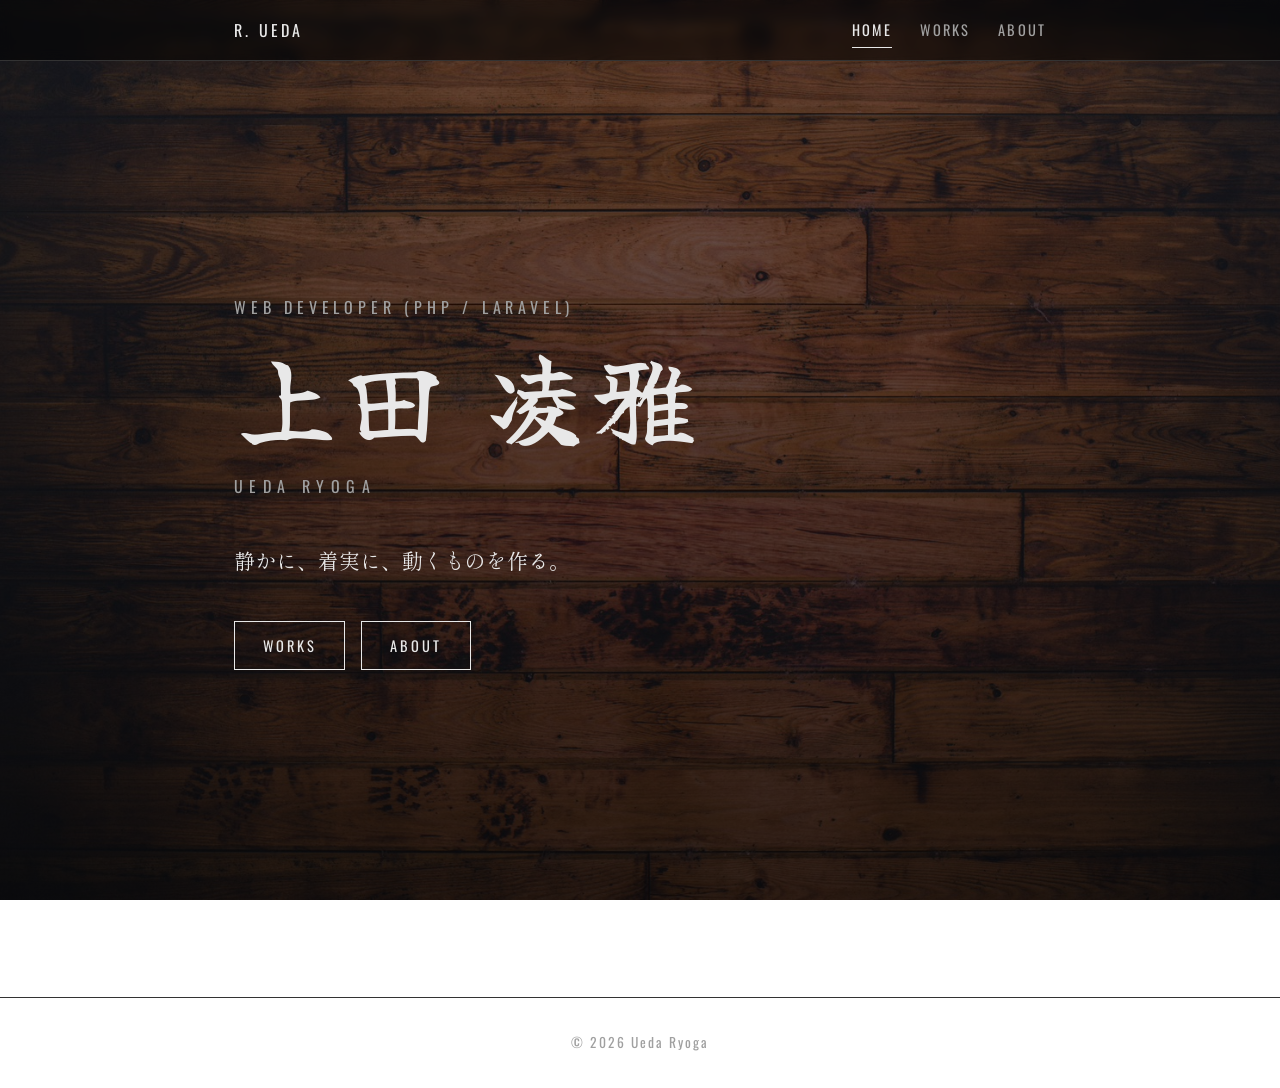
==== index.html @ 21a7c89d "HTML構造とCSSの不具合を修正 - works: <p> 内に <div> がネストされていた不正なマークアップを修正 - works: スクリーンショットを2列グリッド表示にし、alt を画面ご" ====
<!DOCTYPE html>
<html lang="ja">

<head>
  <meta charset="UTF-8">
  <meta name="viewport" content="width=device-width, initial-scale=1">
  <meta name="description" content="上田凌雅のプロフィールサイト。PHP / Laravel を中心に学習中のWebエンジニア志望です。">
  <link rel="preconnect" href="https://fonts.googleapis.com">
  <link rel="preconnect" href="https://fonts.gstatic.com" crossorigin>
  <link
    href="https://fonts.googleapis.com/css2?family=Oswald:wght@400;600&family=Shippori+Mincho:wght@400;600&family=Yuji+Boku&display=swap"
    rel="stylesheet">
  <link rel="stylesheet" href="style.css">
  <title>上田 凌雅 | Web Engineer</title>
</head>

<body>
  <header class="site-header">
    <div class="wrap">
      <a class="brand" href="index.html">R. UEDA</a>
      <button class="menu-btn" aria-expanded="false" aria-controls="site-nav" aria-label="メニュー">MENU</button>
      <nav class="nav" id="site-nav">
        <a href="index.html" aria-current="page">Home</a>
        <a href="./html/works.html">Works</a>
        <a href="./html/about.html">About</a>
      </nav>
    </div>
  </header>
  <main class="wrap hero">
    <p class="role reveal">Web Developer (PHP / Laravel)</p>
    <h1 class="name reveal">上田 凌雅</h1>
    <p class="name-en reveal">UEDA RYOGA</p>
    <p class="tagline reveal">静かに、着実に、動くものを作る。</p>
    <div class="links reveal">
      <a class="btn" href="./html/works.html">Works</a>
      <a class="btn" href="./html/about.html">About</a>
    </div>
  </main>
  <footer class="site-footer">&copy; 2026 Ueda Ryoga</footer>
  <script src="./script.js" defer></script>
</body>

</html>
---- style.css ----
/* ===== 色・フォント ===== */
:root {
  --fg: #e8e8e8;
  --sub: #a0a0a0;
  --line: #333;
  --mincho: 'Shippori Mincho', 'Noto Serif JP', 'Hiragino Mincho ProN', serif;
  --brush: 'Yuji Boku', 'Shippori Mincho', serif;
  /* 名前用の筆文字 */
  --en: 'Oswald', 'Arial Narrow', sans-serif;
  /* 英字 */

  /* ★ 背景写真に差し替えるときは、下の行を次のように変えます */
  --photo: url('images/bg.jpg');
  /* --photo: url('images/bg2.jpg'); */
  /* --photo: url('images/bg3.jpg'); */
  /* --photo: url('images/bg4.jpg'); */

  /* --photo: linear-gradient(135deg, #3c3c3c, #0b0b0b 70%); */
}

* {
  box-sizing: border-box;
  margin: 0;
}

body {
  font-family: var(--mincho);
  color: var(--fg);
  line-height: 1.9;
  min-height: 100vh;
  /* 写真の上に暗い膜を重ねて、文字を読みやすくする */
  background-image: linear-gradient(rgba(0, 0, 0, .55), rgba(0, 0, 0, .8)), var(--photo);
  background-size: cover;
  background-position: center;
  background-attachment: fixed;
}

a {
  color: inherit;
}

.wrap {
  max-width: 860px;
  margin: 0 auto;
  padding: 0 24px;
}

/* ===== ヘッダー ===== */
.site-header {
  position: sticky;
  top: 0;
  z-index: 10;
  background: rgba(0, 0, 0, .55);
  backdrop-filter: blur(6px);
  border-bottom: 1px solid var(--line);
}

.site-header .wrap {
  display: flex;
  justify-content: space-between;
  align-items: center;
  height: 60px;
}

.brand {
  font-family: var(--en);
  letter-spacing: .2em;
  text-decoration: none;
}

.nav {
  display: flex;
  gap: 28px;
  font-family: var(--en);
  letter-spacing: .15em;
  text-transform: uppercase;
  font-size: .9rem;
}

.nav a {
  text-decoration: none;
  color: var(--sub);
  padding: 4px 0;
  border-bottom: 1px solid transparent;
}

.nav a:hover,
.nav a[aria-current="page"] {
  color: var(--fg);
  border-bottom-color: var(--fg);
}

.menu-btn {
  display: none;
  background: none;
  border: 1px solid var(--line);
  color: var(--fg);
  font-family: var(--en);
  padding: 4px 12px;
  cursor: pointer;
}

/* ===== 見出し・共通 ===== */
h1,
h2 {
  font-family: var(--en);
  font-weight: 600;
  letter-spacing: .15em;
  text-transform: uppercase;
}

h2 {
  font-size: 1.6rem;
  padding-bottom: 8px;
  margin: 72px 0 24px;
  /* border-bottom: 1px solid var(--line); */
}

h3 {
  font-size: 1.1rem;
  margin: 32px 0 8px;
}

.page-title {
  font-size: 2.4rem;
  margin: 64px 0 0;
}

.lead {
  color: var(--sub);
}

ul {
  padding-left: 1.2em;
}

li {
  margin: 4px 0;
}

/* ===== トップ ===== */
.hero {
  min-height: calc(100vh - 60px);
  display: flex;
  flex-direction: column;
  justify-content: center;
}

.hero .role {
  font-family: var(--en);
  letter-spacing: .3em;
  color: var(--sub);
  text-transform: uppercase;
}

.hero .name {
  font-family: var(--brush);
  font-size: clamp(3.2rem, 11vw, 6.5rem);
  line-height: 1.2;
  margin: 12px 0;
  font-weight: 400;
  letter-spacing: .05em;
  text-transform: none;
}

.hero .name-en {
  font-family: var(--en);
  letter-spacing: .4em;
  color: var(--sub);
}

.hero .tagline {
  font-size: 1.3rem;
  margin: 40px 0;
}

.hero .links {
  display: flex;
  gap: 16px;
  flex-wrap: wrap;
}

.btn {
  display: inline-block;
  padding: 10px 28px;
  border: 1px solid var(--fg);
  text-decoration: none;
  font-family: var(--en);
  letter-spacing: .2em;
  text-transform: uppercase;
  font-size: .9rem;
  transition: .3s;
}

.btn:hover {
  background: var(--fg);
  color: #000;
}

/* ===== Works ===== */
.card {
  border: 1px solid var(--line);
  background: rgba(0, 0, 0, .35);
  padding: 32px;
  margin-top: 32px;
}

.card h2 {
  margin: 0 0 8px;
  border: 0;
  padding: 0;
}

.spec {
  display: grid;
  grid-template-columns: 80px 1fr;
  gap: 6px 16px;
  margin: 24px 0;
}

.spec dt {
  font-family: var(--en);
  letter-spacing: .1em;
  color: var(--sub);
}

.spec dd {
  margin: 0;
}

.note {
  color: var(--sub);
  font-size: .9rem;
}

/* ===== About ===== */
.timeline {
  list-style: none;
  padding: 0;
  border-left: 1px solid var(--line);
}

.timeline li {
  padding-left: 20px;
  margin: 16px 0;
  position: relative;
}

.timeline li::before {
  content: '';
  position: absolute;
  left: -4px;
  top: .8em;
  width: 7px;
  height: 7px;
  background: var(--fg);
  border-radius: 50%;
}

.timeline .date {
  font-family: var(--en);
  letter-spacing: .1em;
  color: var(--sub);
  display: block;
}

.contact a {
  display: block;
  width: fit-content;
  margin: 6px 0;
  font-family: var(--en);
  letter-spacing: .1em;
}

.hobby-card {
  margin-top: 50px;
}

/* ===== フッター ===== */
.site-footer {
  margin-top: 96px;
  padding: 32px 0;
  border-top: 1px solid var(--line);
  text-align: center;
  color: var(--sub);
  font-family: var(--en);
  letter-spacing: .15em;
  font-size: .85rem;
}

/* ===== スクロールで、ふわっと表示(JSが動くときだけ) ===== */
.js .reveal {
  opacity: 0;
  transform: translateY(18px);
  transition: opacity .9s, transform .9s;
}

.js .reveal.in {
  opacity: 1;
  transform: none;
}

/* 動きを減らす設定の人には、ふわっと表示をしない */
@media (prefers-reduced-motion: reduce) {
  .js .reveal {
    opacity: 1;
    transform: none;
    transition: none;
  }

  .btn {
    transition: none;
  }
}

/* ===== 画像 ===== */
img {
  height: auto;
}

/* About：自己紹介 */
.profile-text {
  margin-top: 16px;
}

.profile-text p + p {
  margin-top: 1em;
}

/* Works：スクリーンショット */
.images {
  display: grid;
  grid-template-columns: repeat(2, 1fr);
  gap: 16px;
  margin: 28px 0 40px;
}

.app_image {
  display: block;
  width: 100%;
  border: 1px solid var(--line);
}

.card-links {
  display: flex;
  gap: 16px;
  flex-wrap: wrap;
}

/* About：趣味の写真 */
.hobby-card img {
  display: block;
  width: auto;
  max-width: 40%;
  max-height: 500px;
  margin: 10px 0;
}

/* ===== スマホ ===== */
@media (max-width: 640px) {
  .menu-btn {
    display: block;
  }

  .nav {
    display: none;
    position: absolute;
    top: 60px;
    left: 0;
    right: 0;
    flex-direction: column;
    gap: 0;
    background: rgba(0, 0, 0, .92);
    padding: 12px 24px;
  }

  .nav.open {
    display: flex;
  }

  .nav a {
    padding: 12px 0;
  }

  .spec {
    grid-template-columns: 1fr;
  }

  .card {
    padding: 20px;
  }

  .images {
    grid-template-columns: 1fr;
  }

  .hobby-card img {
    max-width: 80%;
  }
}
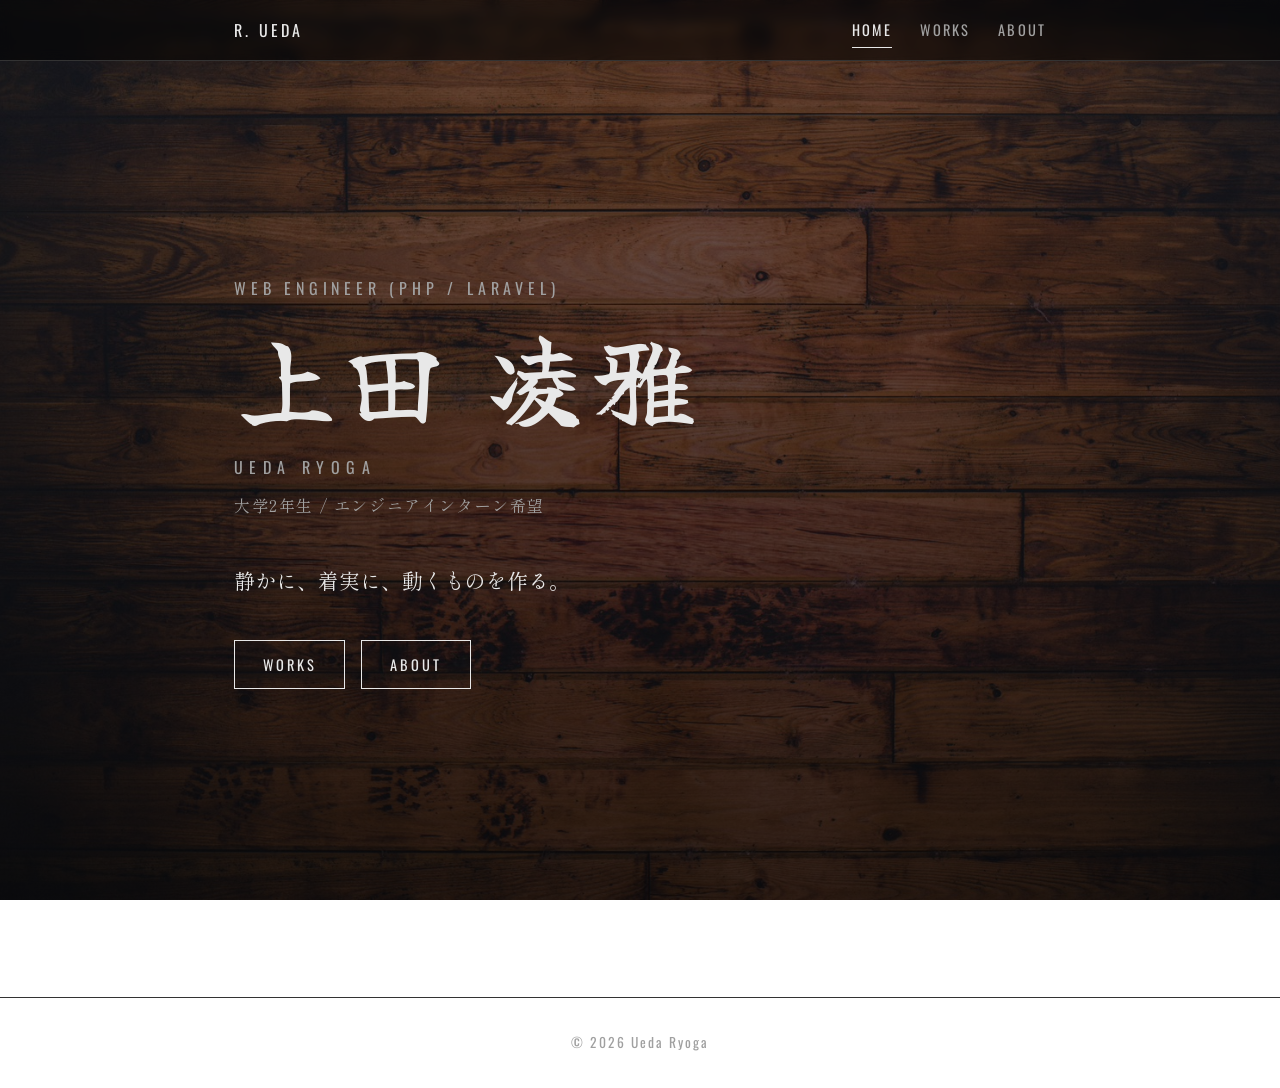
==== commit b2adb1dc: "プロフィール内容の改善（Skills追加・Works具体化など） - Home: 「大学2年生 / エンジニアインターン希望」を追加 - 肩書きを Web Engineer に統一、アプリ名表記を b" ====
--- a/index.html
+++ b/index.html
@@ -27,9 +27,10 @@
     </div>
   </header>
   <main class="wrap hero">
-    <p class="role reveal">Web Developer (PHP / Laravel)</p>
+    <p class="role reveal">Web Engineer (PHP / Laravel)</p>
     <h1 class="name reveal">上田 凌雅</h1>
     <p class="name-en reveal">UEDA RYOGA</p>
+    <p class="status reveal">大学2年生 / エンジニアインターン希望</p>
     <p class="tagline reveal">静かに、着実に、動くものを作る。</p>
     <div class="links reveal">
       <a class="btn" href="./html/works.html">Works</a>
--- a/style.css
+++ b/style.css
@@ -397,4 +397,36 @@
   .hobby-card img {
     max-width: 80%;
   }
-}+}
+/* ===== 追加分 ===== */
+.hero .status {
+  margin-top: 8px;
+  color: var(--sub);
+  letter-spacing: .1em;
+}
+
+.card ul {
+  margin: 12px 0;
+}
+
+.card code {
+  font-size: .9em;
+  padding: 0 4px;
+  background: rgba(255, 255, 255, .1);
+}
+
+.badge {
+  display: inline-block;
+  margin-left: 8px;
+  padding: 0 10px;
+  border: 1px solid var(--sub);
+  color: var(--sub);
+  font-family: var(--mincho);
+  font-size: .8rem;
+  letter-spacing: .05em;
+  vertical-align: middle;
+}
+
+.skills {
+  margin-top: 0;
+}
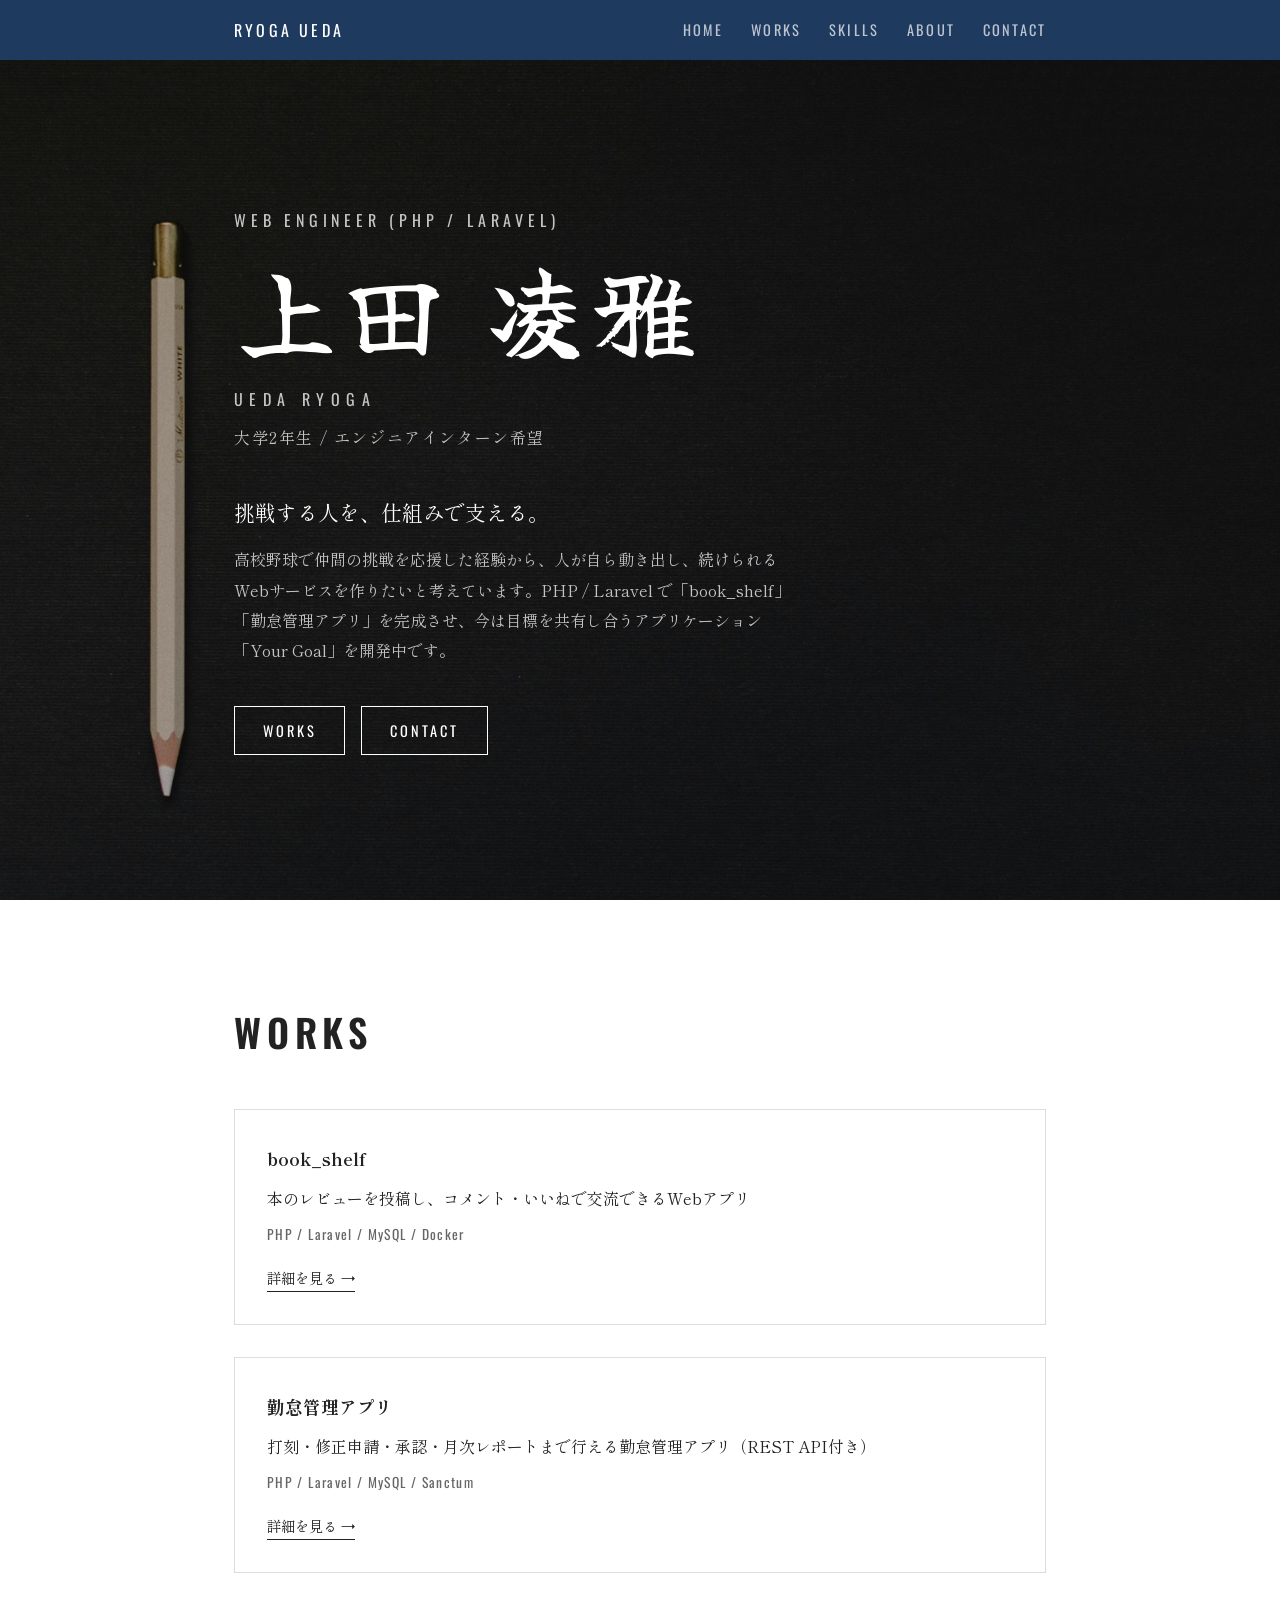
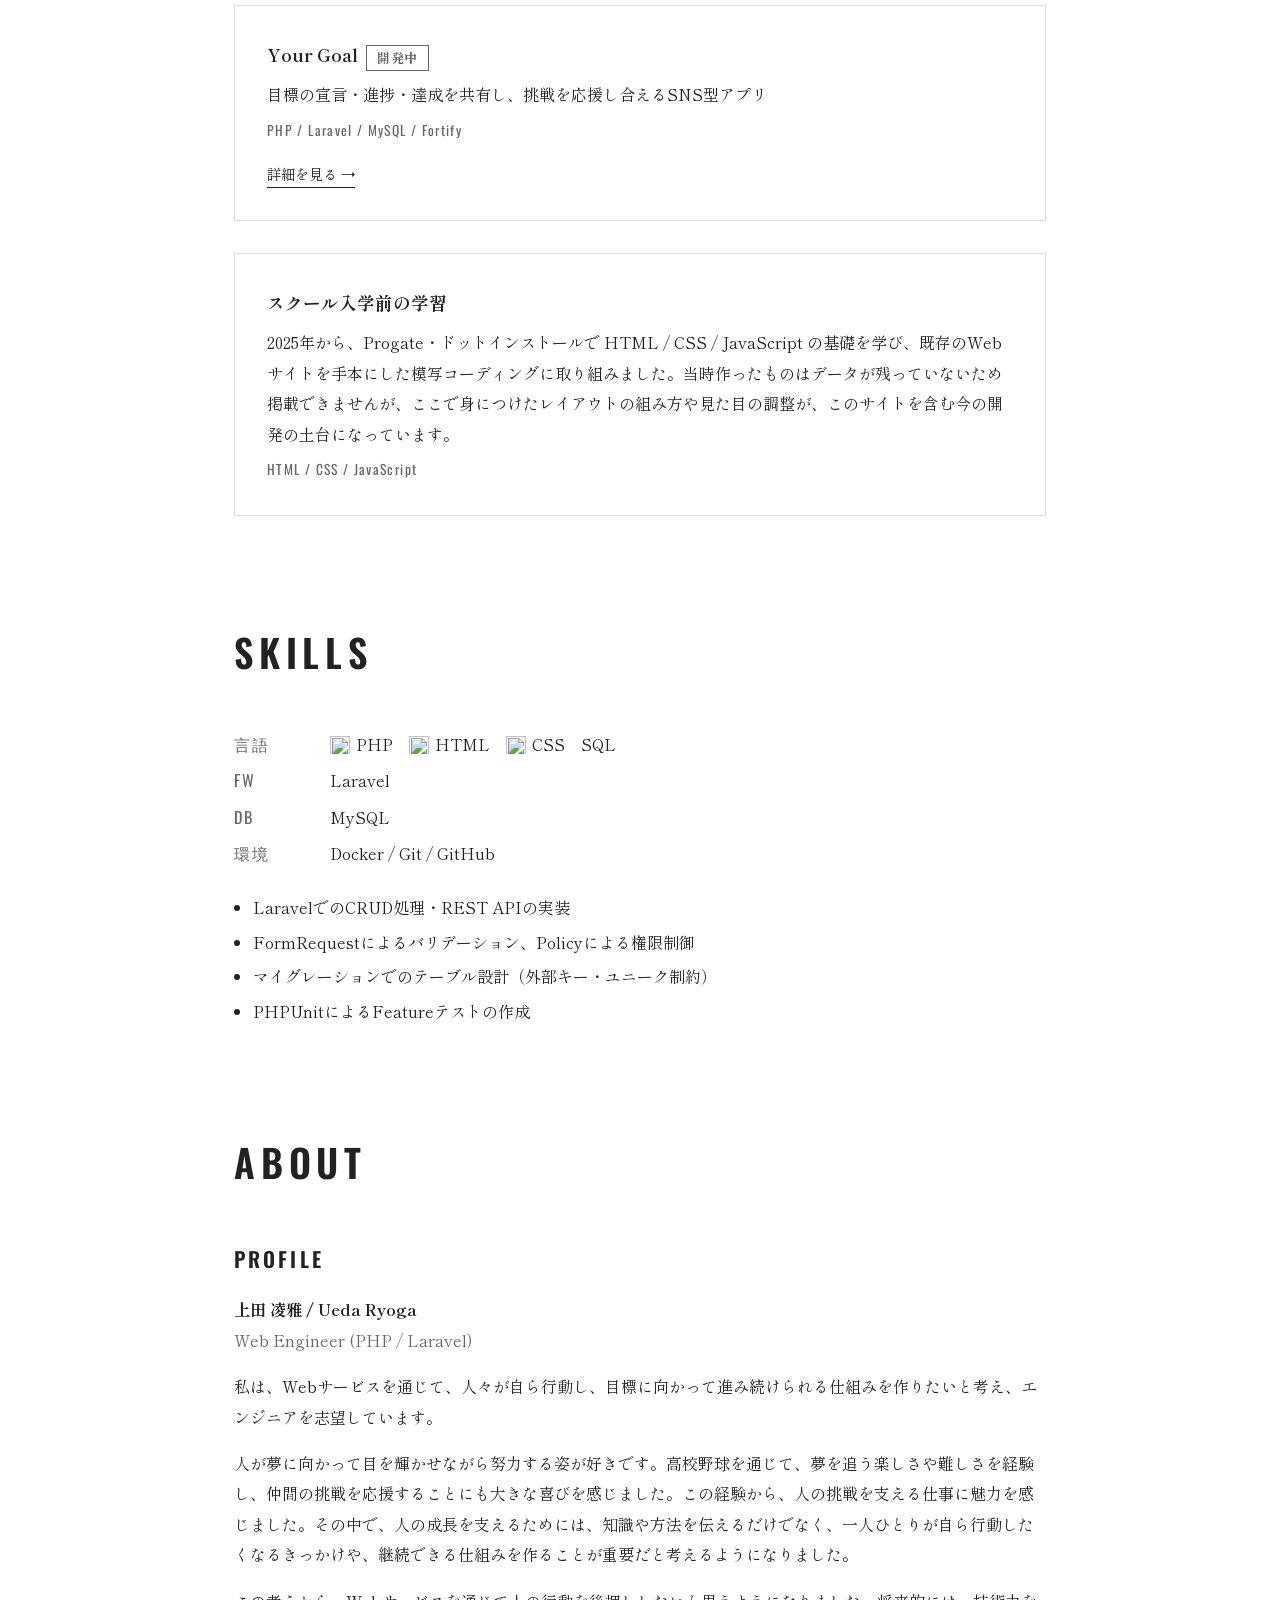
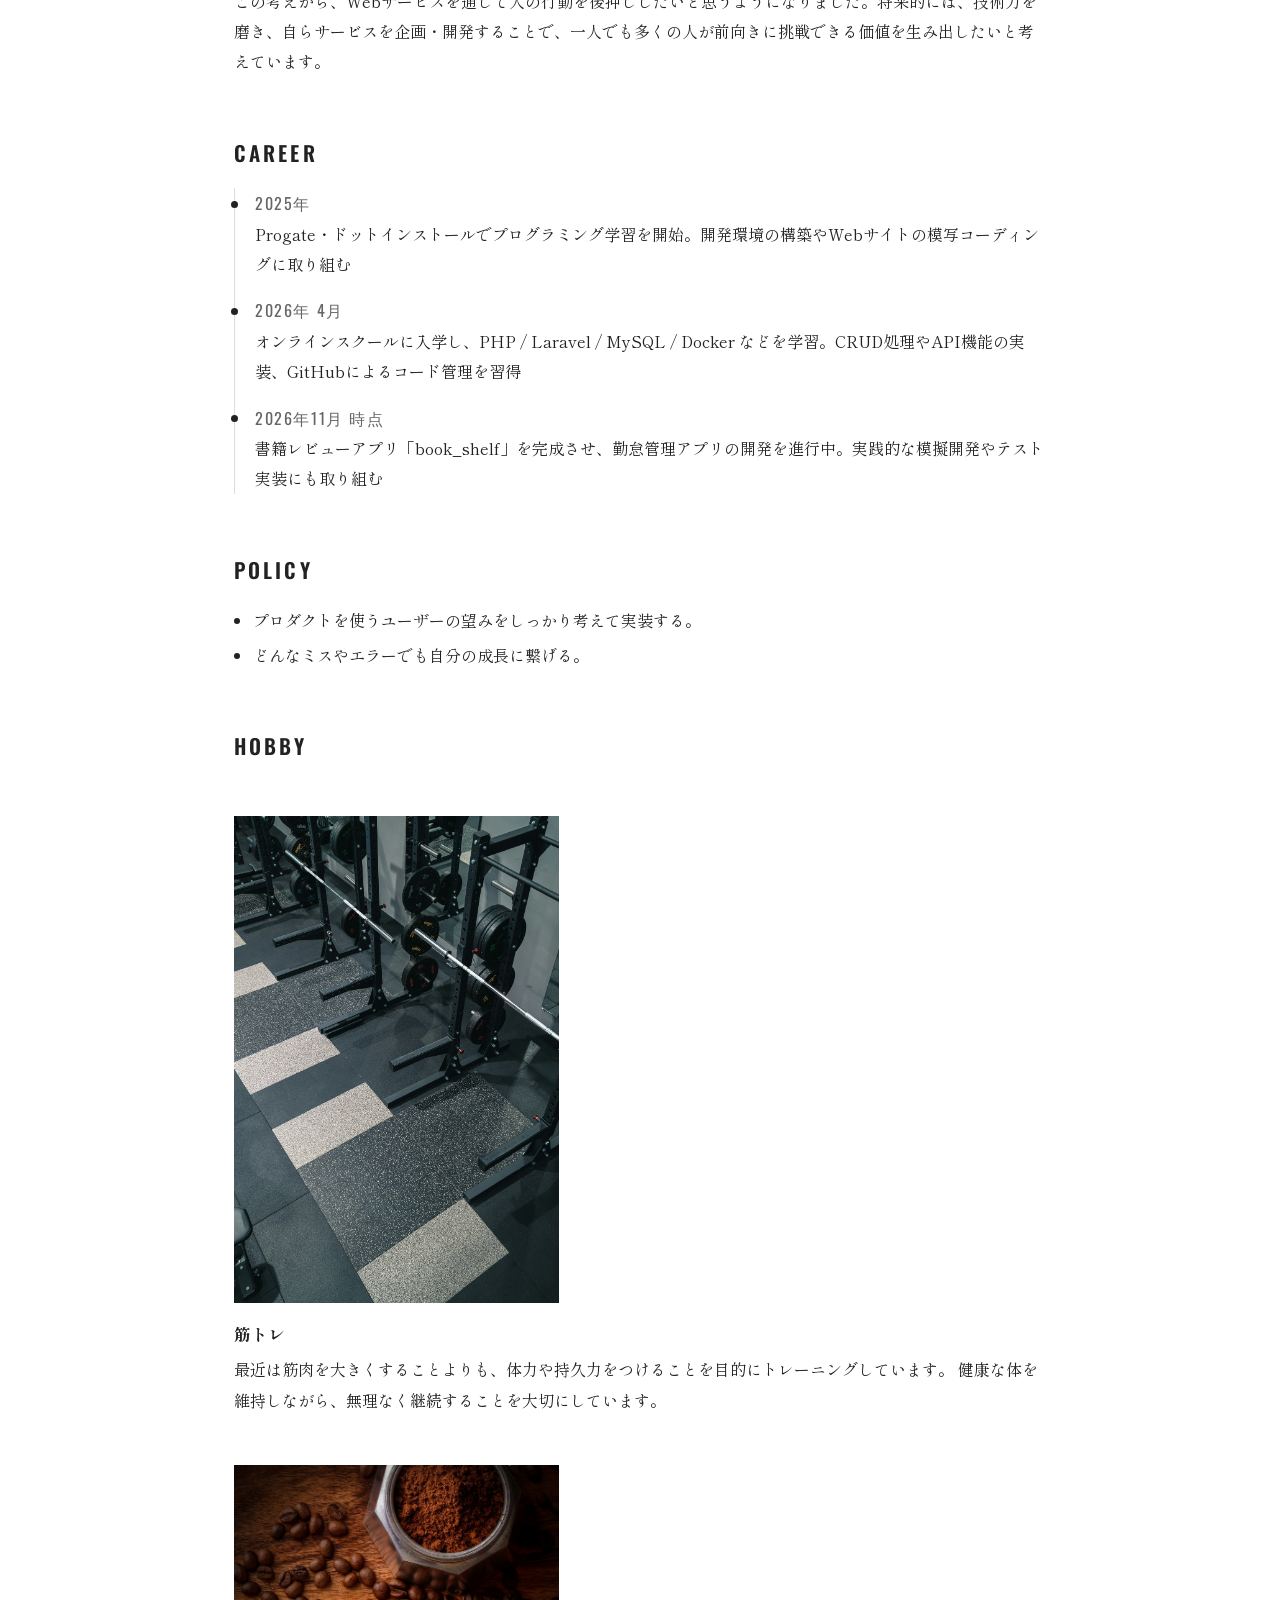
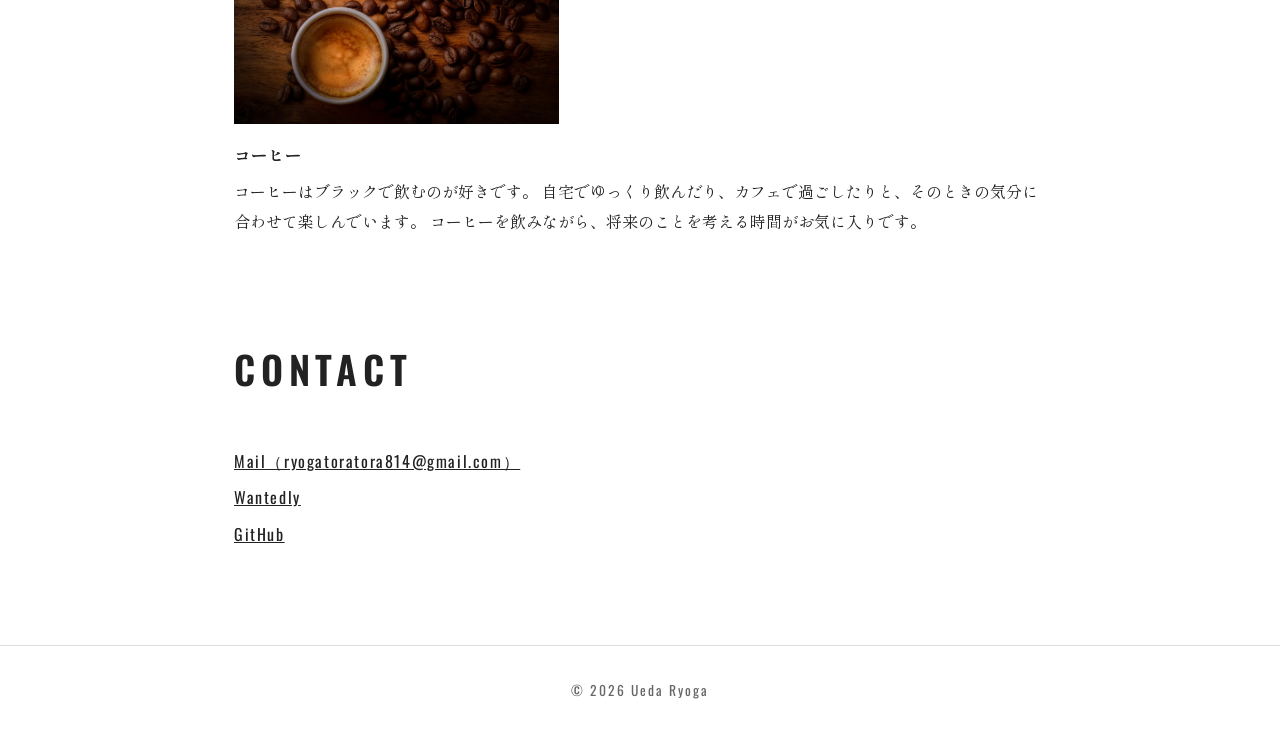
==== commit 2f57a6b9: "サイトをLP形式に再構成し、デザインと内容を改善 - index.html に Home / Works / Skills / About / Contact をまとめた1ページ構成に変更 - ヘッダ" ====
--- a/index.html
+++ b/index.html
@@ -17,28 +17,169 @@
 <body>
   <header class="site-header">
     <div class="wrap">
-      <a class="brand" href="index.html">R. UEDA</a>
+      <a class="brand" href="#home">RYOGA UEDA</a>
       <button class="menu-btn" aria-expanded="false" aria-controls="site-nav" aria-label="メニュー">MENU</button>
       <nav class="nav" id="site-nav">
-        <a href="index.html" aria-current="page">Home</a>
-        <a href="./html/works.html">Works</a>
-        <a href="./html/about.html">About</a>
+        <a href="#home" aria-current="true">Home</a>
+        <a href="#works">Works</a>
+        <a href="#skills">Skills</a>
+        <a href="#about">About</a>
+        <a href="#contact">Contact</a>
       </nav>
     </div>
   </header>
-  <main class="wrap hero">
-    <p class="role reveal">Web Engineer (PHP / Laravel)</p>
-    <h1 class="name reveal">上田 凌雅</h1>
-    <p class="name-en reveal">UEDA RYOGA</p>
-    <p class="status reveal">大学2年生 / エンジニアインターン希望</p>
-    <p class="tagline reveal">静かに、着実に、動くものを作る。</p>
-    <div class="links reveal">
-      <a class="btn" href="./html/works.html">Works</a>
-      <a class="btn" href="./html/about.html">About</a>
-    </div>
+
+  <main>
+    <!-- ===== Home ===== -->
+    <section id="home" class="hero">
+      <div class="wrap">
+        <p class="role reveal">Web Engineer (PHP / Laravel)</p>
+        <h1 class="name reveal">上田 凌雅</h1>
+        <p class="name-en reveal">UEDA RYOGA</p>
+        <p class="status reveal">大学2年生 / エンジニアインターン希望</p>
+        <p class="tagline reveal">挑戦する人を、仕組みで支える。</p>
+        <p class="appeal reveal">高校野球で仲間の挑戦を応援した経験から、人が自ら動き出し、続けられるWebサービスを作りたいと考えています。PHP / Laravel で「book_shelf」「勤怠管理アプリ」を完成させ、今は目標を共有し合うアプリケーション「Your Goal」を開発中です。</p>
+        <div class="links reveal">
+          <a class="btn" href="#works">Works</a>
+          <a class="btn" href="#contact">Contact</a>
+        </div>
+      </div>
+    </section>
+
+    <!-- ===== Works ===== -->
+    <section id="works" class="wrap section">
+      <h2 class="section-title reveal">Works</h2>
+      <ul class="work-list">
+        <li class="reveal">
+          <a class="card work-link" href="html/work-bookshelf.html">
+            <h3>book_shelf</h3>
+            <p>本のレビューを投稿し、コメント・いいねで交流できるWebアプリ</p>
+            <p class="work-tech">PHP / Laravel / MySQL / Docker</p>
+            <span class="work-more">詳細を見る →</span>
+          </a>
+        </li>
+        <li class="reveal">
+          <a class="card work-link" href="html/work-attendance.html">
+            <h3>勤怠管理アプリ</h3>
+            <p>打刻・修正申請・承認・月次レポートまで行える勤怠管理アプリ（REST API付き）</p>
+            <p class="work-tech">PHP / Laravel / MySQL / Sanctum</p>
+            <span class="work-more">詳細を見る →</span>
+          </a>
+        </li>
+        <li class="reveal">
+          <a class="card work-link" href="html/work-yourgoal.html">
+            <h3>Your Goal<span class="badge">開発中</span></h3>
+            <p>目標の宣言・進捗・達成を共有し、挑戦を応援し合えるSNS型アプリ</p>
+            <p class="work-tech">PHP / Laravel / MySQL / Fortify</p>
+            <span class="work-more">詳細を見る →</span>
+          </a>
+        </li>
+        <li class="reveal">
+          <div class="card">
+            <h3>スクール入学前の学習</h3>
+            <p>2025年から、Progate・ドットインストールで HTML / CSS / JavaScript の基礎を学び、既存のWebサイトを手本にした模写コーディングに取り組みました。当時作ったものはデータが残っていないため掲載できませんが、ここで身につけたレイアウトの組み方や見た目の調整が、このサイトを含む今の開発の土台になっています。</p>
+            <p class="work-tech">HTML / CSS / JavaScript</p>
+          </div>
+        </li>
+      </ul>
+    </section>
+
+    <!-- ===== Skills ===== -->
+    <section id="skills" class="wrap section">
+      <h2 class="section-title reveal">Skills</h2>
+      <div class="reveal">
+        <dl class="spec skills">
+          <dt>言語</dt>
+          <dd class="lang-list">
+            <span class="lang"><img src="https://cdn.jsdelivr.net/gh/devicons/devicon@v2.16.0/icons/php/php-original.svg" alt="" width="20" height="20">PHP</span>
+            <span class="lang"><img src="https://cdn.jsdelivr.net/gh/devicons/devicon@v2.16.0/icons/html5/html5-original.svg" alt="" width="20" height="20">HTML</span>
+            <span class="lang"><img src="https://cdn.jsdelivr.net/gh/devicons/devicon@v2.16.0/icons/css3/css3-original.svg" alt="" width="20" height="20">CSS</span>
+            <span class="lang">SQL</span>
+          </dd>
+          <dt>FW</dt>
+          <dd>Laravel</dd>
+          <dt>DB</dt>
+          <dd>MySQL</dd>
+          <dt>環境</dt>
+          <dd>Docker / Git / GitHub</dd>
+        </dl>
+        <ul>
+          <li>LaravelでのCRUD処理・REST APIの実装</li>
+          <li>FormRequestによるバリデーション、Policyによる権限制御</li>
+          <li>マイグレーションでのテーブル設計（外部キー・ユニーク制約）</li>
+          <li>PHPUnitによるFeatureテストの作成</li>
+        </ul>
+      </div>
+    </section>
+
+    <!-- ===== About ===== -->
+    <section id="about" class="wrap section">
+      <h2 class="section-title reveal">About</h2>
+
+      <div class="reveal">
+        <h3 class="sub-title">Profile</h3>
+        <p><strong>上田 凌雅 / Ueda Ryoga</strong><br><span class="lead">Web Engineer (PHP / Laravel)</span></p>
+        <div class="profile-text">
+          <p>私は、Webサービスを通じて、人々が自ら行動し、目標に向かって進み続けられる仕組みを作りたいと考え、エンジニアを志望しています。</p>
+          <p>人が夢に向かって目を輝かせながら努力する姿が好きです。高校野球を通じて、夢を追う楽しさや難しさを経験し、仲間の挑戦を応援することにも大きな喜びを感じました。この経験から、人の挑戦を支える仕事に魅力を感じました。その中で、人の成長を支えるためには、知識や方法を伝えるだけでなく、一人ひとりが自ら行動したくなるきっかけや、継続できる仕組みを作ることが重要だと考えるようになりました。</p>
+          <p>この考えから、Webサービスを通じて人の行動を後押ししたいと思うようになりました。将来的には、技術力を磨き、自らサービスを企画・開発することで、一人でも多くの人が前向きに挑戦できる価値を生み出したいと考えています。</p>
+        </div>
+      </div>
+
+      <div class="reveal">
+        <h3 class="sub-title">Career</h3>
+        <ul class="timeline">
+          <li><span class="date">2025年</span>Progate・ドットインストールでプログラミング学習を開始。開発環境の構築やWebサイトの模写コーディングに取り組む</li>
+          <li><span class="date">2026年 4月</span>オンラインスクールに入学し、PHP / Laravel / MySQL / Docker などを学習。CRUD処理やAPI機能の実装、GitHubによるコード管理を習得</li>
+          <li><span class="date">2026年11月 時点</span>書籍レビューアプリ「book_shelf」を完成させ、勤怠管理アプリの開発を進行中。実践的な模擬開発やテスト実装にも取り組む</li>
+        </ul>
+      </div>
+
+      <div class="reveal">
+        <h3 class="sub-title">Policy</h3>
+        <ul>
+          <li>プロダクトを使うユーザーの望みをしっかり考えて実装する。</li>
+          <li>どんなミスやエラーでも自分の成長に繋げる。</li>
+        </ul>
+      </div>
+
+      <div class="reveal">
+        <h3 class="sub-title">Hobby</h3>
+
+        <article class="hobby-card">
+          <img src="images/training.jpg" alt="筋トレ" width="1045" height="1567" loading="lazy">
+          <h4>筋トレ</h4>
+          <p>
+            最近は筋肉を大きくすることよりも、体力や持久力をつけることを目的にトレーニングしています。
+            健康な体を維持しながら、無理なく継続することを大切にしています。
+          </p>
+        </article>
+
+        <article class="hobby-card">
+          <img src="images/coffee.jpg" alt="コーヒー" width="1433" height="1142" loading="lazy">
+          <h4>コーヒー</h4>
+          <p>
+            コーヒーはブラックで飲むのが好きです。
+            自宅でゆっくり飲んだり、カフェで過ごしたりと、そのときの気分に合わせて楽しんでいます。
+            コーヒーを飲みながら、将来のことを考える時間がお気に入りです。
+          </p>
+        </article>
+      </div>
+    </section>
+
+    <!-- ===== Contact ===== -->
+    <section id="contact" class="wrap section contact">
+      <h2 class="section-title reveal">Contact</h2>
+      <div class="reveal">
+        <a href="mailto:ryogatoratora814@gmail.com">Mail（ryogatoratora814@gmail.com）</a>
+        <a href="https://www.wantedly.com/id/Ryoga_ueda_d">Wantedly</a>
+        <a href="https://github.com/ryoga613">GitHub</a>
+      </div>
+    </section>
   </main>
+
   <footer class="site-footer">&copy; 2026 Ueda Ryoga</footer>
   <script src="./script.js" defer></script>
 </body>
 
-</html>+</html>
--- a/style.css
+++ b/style.css
@@ -1,21 +1,17 @@
 /* ===== 色・フォント ===== */
 :root {
-  --fg: #e8e8e8;
-  --sub: #a0a0a0;
-  --line: #333;
+  --fg: #222;
+  --sub: #666;
+  --line: #ddd;
   --mincho: 'Shippori Mincho', 'Noto Serif JP', 'Hiragino Mincho ProN', serif;
   --brush: 'Yuji Boku', 'Shippori Mincho', serif;
   /* 名前用の筆文字 */
   --en: 'Oswald', 'Arial Narrow', sans-serif;
   /* 英字 */
-
-  /* ★ 背景写真に差し替えるときは、下の行を次のように変えます */
-  --photo: url('images/bg.jpg');
-  /* --photo: url('images/bg2.jpg'); */
-  /* --photo: url('images/bg3.jpg'); */
-  /* --photo: url('images/bg4.jpg'); */
-
-  /* --photo: linear-gradient(135deg, #3c3c3c, #0b0b0b 70%); */
+  --header-bg: #1f3a5f;
+  /* ヘッダーの色（藍色） */
+  --header-fg: #fff;
+  --header-sub: rgba(255, 255, 255, .7);
 }
 
 * {
@@ -28,11 +24,7 @@
   color: var(--fg);
   line-height: 1.9;
   min-height: 100vh;
-  /* 写真の上に暗い膜を重ねて、文字を読みやすくする */
-  background-image: linear-gradient(rgba(0, 0, 0, .55), rgba(0, 0, 0, .8)), var(--photo);
-  background-size: cover;
-  background-position: center;
-  background-attachment: fixed;
+  background: #fff;
 }
 
 a {
@@ -50,9 +42,8 @@
   position: sticky;
   top: 0;
   z-index: 10;
-  background: rgba(0, 0, 0, .55);
-  backdrop-filter: blur(6px);
-  border-bottom: 1px solid var(--line);
+  background: var(--header-bg);
+  color: var(--header-fg);
 }
 
 .site-header .wrap {
@@ -79,22 +70,22 @@
 
 .nav a {
   text-decoration: none;
-  color: var(--sub);
+  color: var(--header-sub);
   padding: 4px 0;
   border-bottom: 1px solid transparent;
 }
 
 .nav a:hover,
 .nav a[aria-current="page"] {
-  color: var(--fg);
-  border-bottom-color: var(--fg);
+  color: var(--header-fg);
+  border-bottom-color: var(--header-fg);
 }
 
 .menu-btn {
   display: none;
   background: none;
-  border: 1px solid var(--line);
-  color: var(--fg);
+  border: 1px solid var(--header-sub);
+  color: var(--header-fg);
   font-family: var(--en);
   padding: 4px 12px;
   cursor: pointer;
@@ -142,8 +133,24 @@
 .hero {
   min-height: calc(100vh - 60px);
   display: flex;
-  flex-direction: column;
-  justify-content: center;
+  align-items: center;
+  /* 暗い背景写真の上なので、Home の中だけ文字色を白系にする */
+  --fg: #fff;
+  --sub: rgba(255, 255, 255, .75);
+  color: var(--fg);
+  /* 写真の上に薄く暗い膜を重ねて、文字を読みやすくする */
+  background-color: #1a1a1a;
+  background-image: linear-gradient(rgba(0, 0, 0, .25), rgba(0, 0, 0, .25)), url('images/bg3.jpg');
+  background-size: cover;
+  background-position: left center;
+}
+
+.hero > .wrap {
+  width: 100%;
+}
+
+.hero .btn:hover {
+  color: #222;
 }
 
 .hero .role {
@@ -171,7 +178,13 @@
 
 .hero .tagline {
   font-size: 1.3rem;
-  margin: 40px 0;
+  margin: 40px 0 12px;
+}
+
+.hero .appeal {
+  max-width: 36em;
+  margin-bottom: 40px;
+  color: var(--sub);
 }
 
 .hero .links {
@@ -194,13 +207,13 @@
 
 .btn:hover {
   background: var(--fg);
-  color: #000;
+  color: #fff;
 }
 
 /* ===== Works ===== */
 .card {
   border: 1px solid var(--line);
-  background: rgba(0, 0, 0, .35);
+  background: rgba(255, 255, 255, .7);
   padding: 32px;
   margin-top: 32px;
 }
@@ -370,7 +383,7 @@
     right: 0;
     flex-direction: column;
     gap: 0;
-    background: rgba(0, 0, 0, .92);
+    background: var(--header-bg);
     padding: 12px 24px;
   }
 
@@ -412,7 +425,7 @@
 .card code {
   font-size: .9em;
   padding: 0 4px;
-  background: rgba(255, 255, 255, .1);
+  background: rgba(0, 0, 0, .06);
 }
 
 .badge {
@@ -430,3 +443,112 @@
 .skills {
   margin-top: 0;
 }
+
+.lang-list {
+  display: flex;
+  flex-wrap: wrap;
+  gap: 4px 16px;
+}
+
+.lang {
+  display: inline-flex;
+  align-items: center;
+  gap: 6px;
+}
+
+.lang img {
+  width: 20px;
+  height: 20px;
+}
+
+/* Works：一覧のリンクカード */
+.work-list {
+  list-style: none;
+  padding: 0;
+}
+
+.work-link {
+  display: block;
+  text-decoration: none;
+  transition: border-color .3s, transform .3s;
+}
+
+.work-link:hover {
+  border-color: var(--fg);
+  transform: translateY(-2px);
+}
+
+.work-tech {
+  margin-top: 8px;
+  font-family: var(--en);
+  letter-spacing: .1em;
+  font-size: .85rem;
+  color: var(--sub);
+}
+
+.work-more {
+  display: inline-block;
+  margin-top: 16px;
+  font-size: .9rem;
+  border-bottom: 1px solid var(--fg);
+}
+
+.back-link {
+  margin-top: 32px;
+}
+
+.back-link a {
+  color: var(--sub);
+  font-size: .9rem;
+}
+
+@media (prefers-reduced-motion: reduce) {
+  .work-link {
+    transition: none;
+  }
+
+  .work-link:hover {
+    transform: none;
+  }
+}
+
+/* ===== LP（1ページ構成） ===== */
+section[id] {
+  /* ヘッダーの高さ分ずらして、見出しが隠れないようにする */
+  scroll-margin-top: 60px;
+}
+
+.section {
+  padding-top: 96px;
+}
+
+.section-title {
+  font-size: 2.4rem;
+  margin: 0 0 32px;
+}
+
+.sub-title {
+  font-family: var(--en);
+  font-weight: 600;
+  letter-spacing: .15em;
+  text-transform: uppercase;
+  font-size: 1.3rem;
+  margin: 56px 0 16px;
+}
+
+.section-title + .reveal > .sub-title:first-child {
+  margin-top: 0;
+}
+
+.card h3 {
+  margin: 0 0 8px;
+}
+
+.hobby-card h4 {
+  font-size: 1.05rem;
+  margin: 16px 0 4px;
+}
+
+.skills + ul {
+  margin-top: 16px;
+}
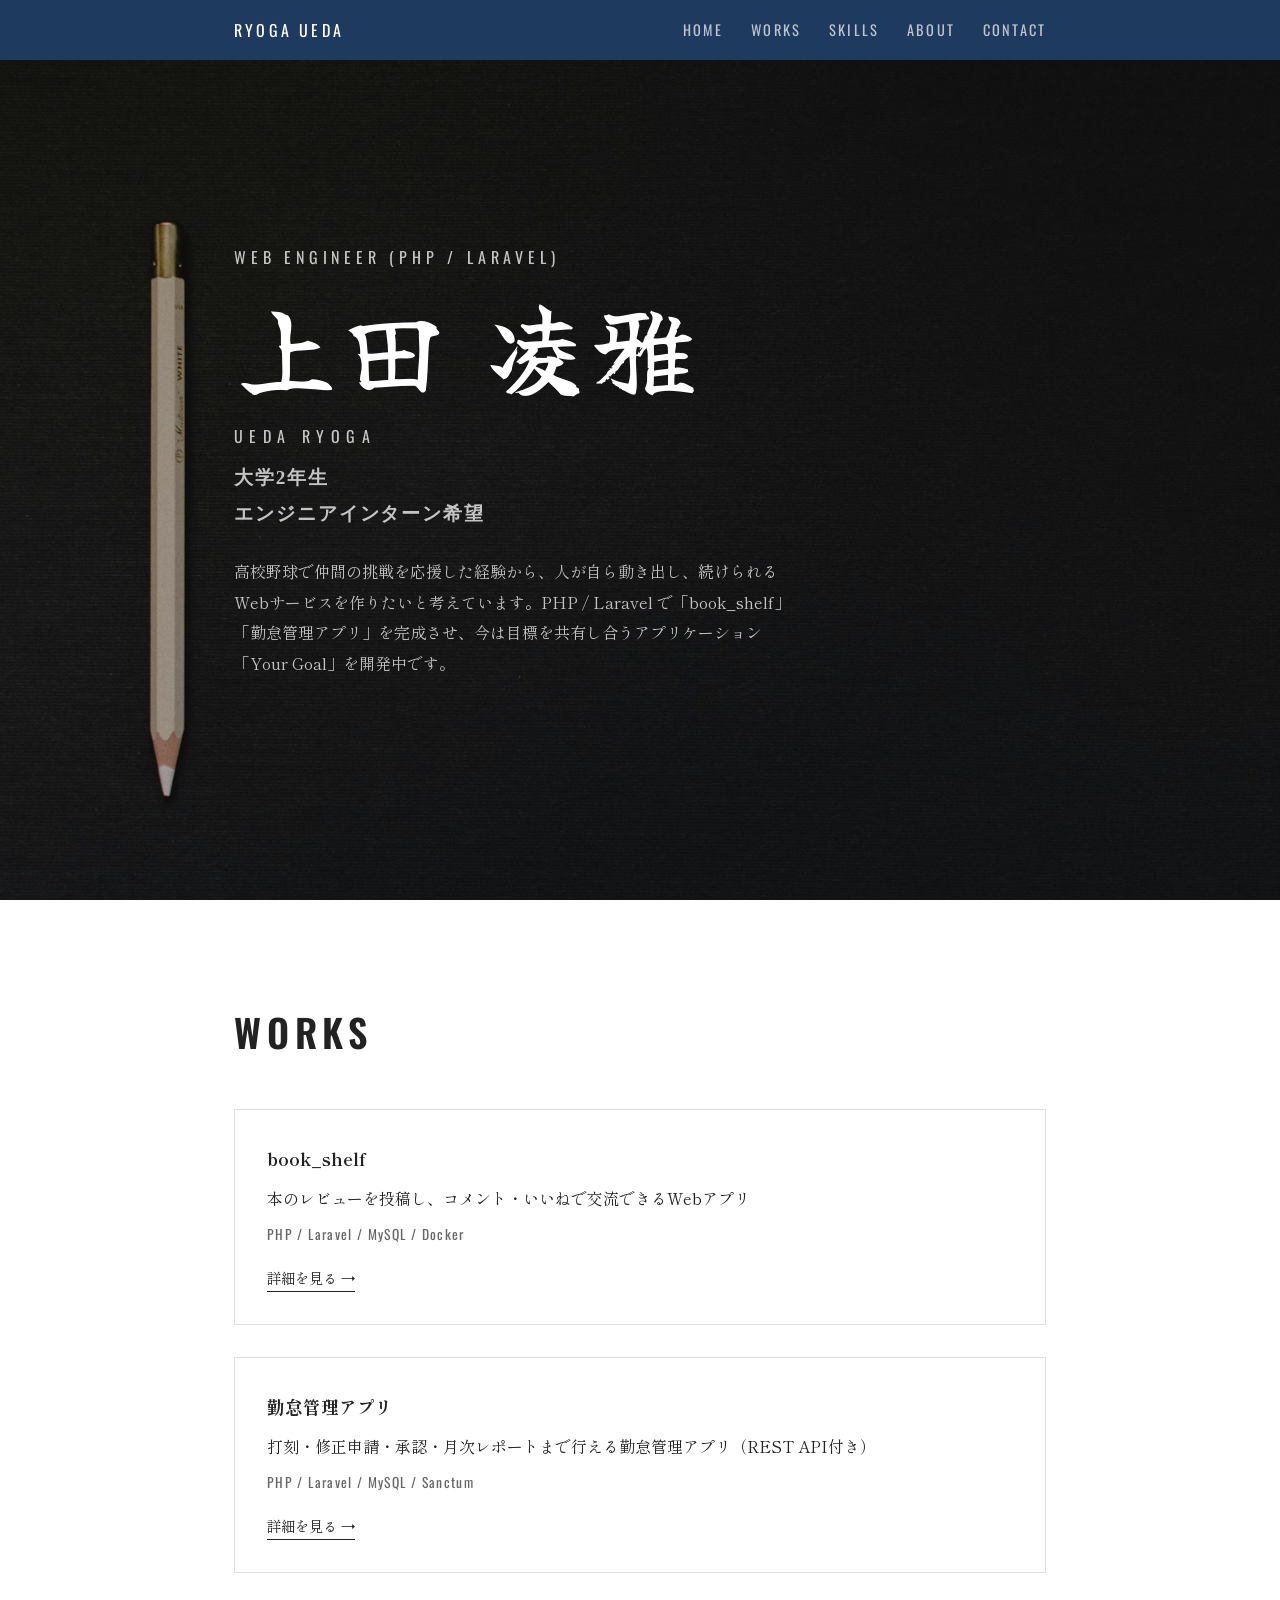
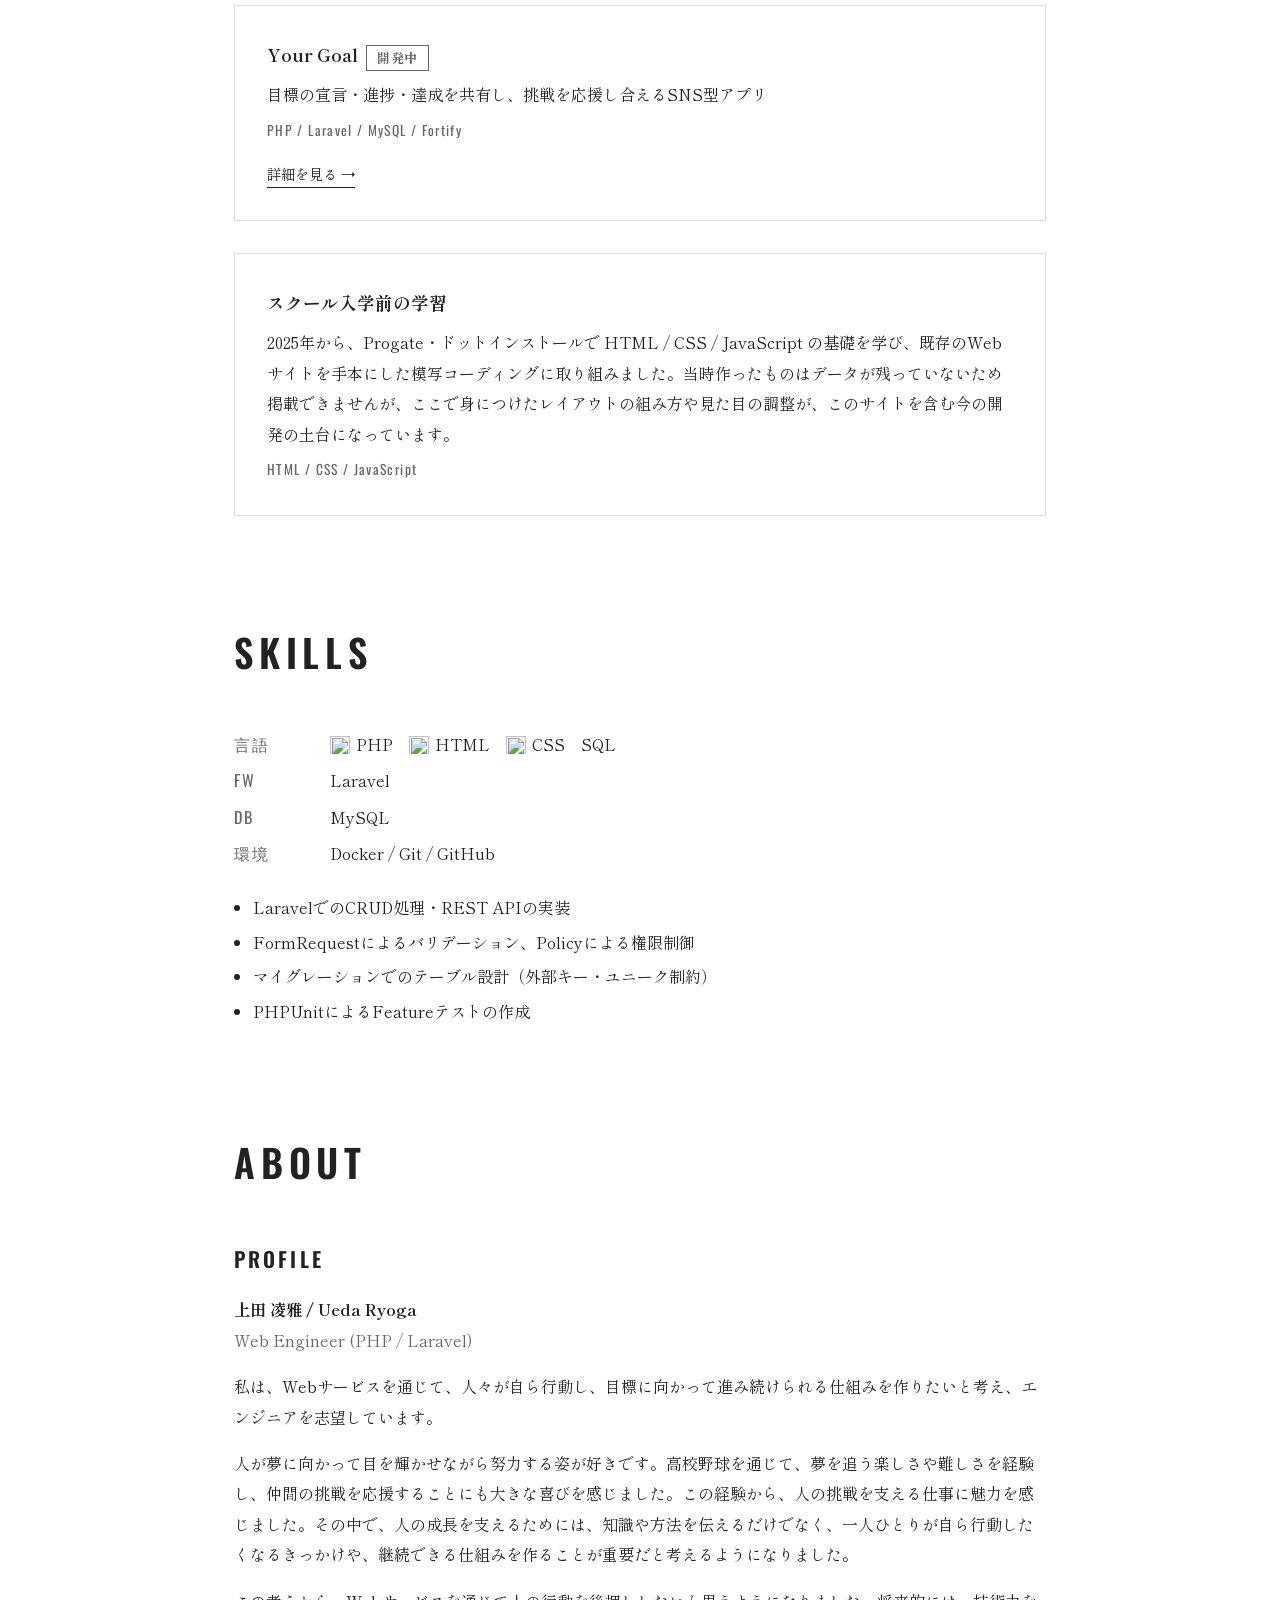
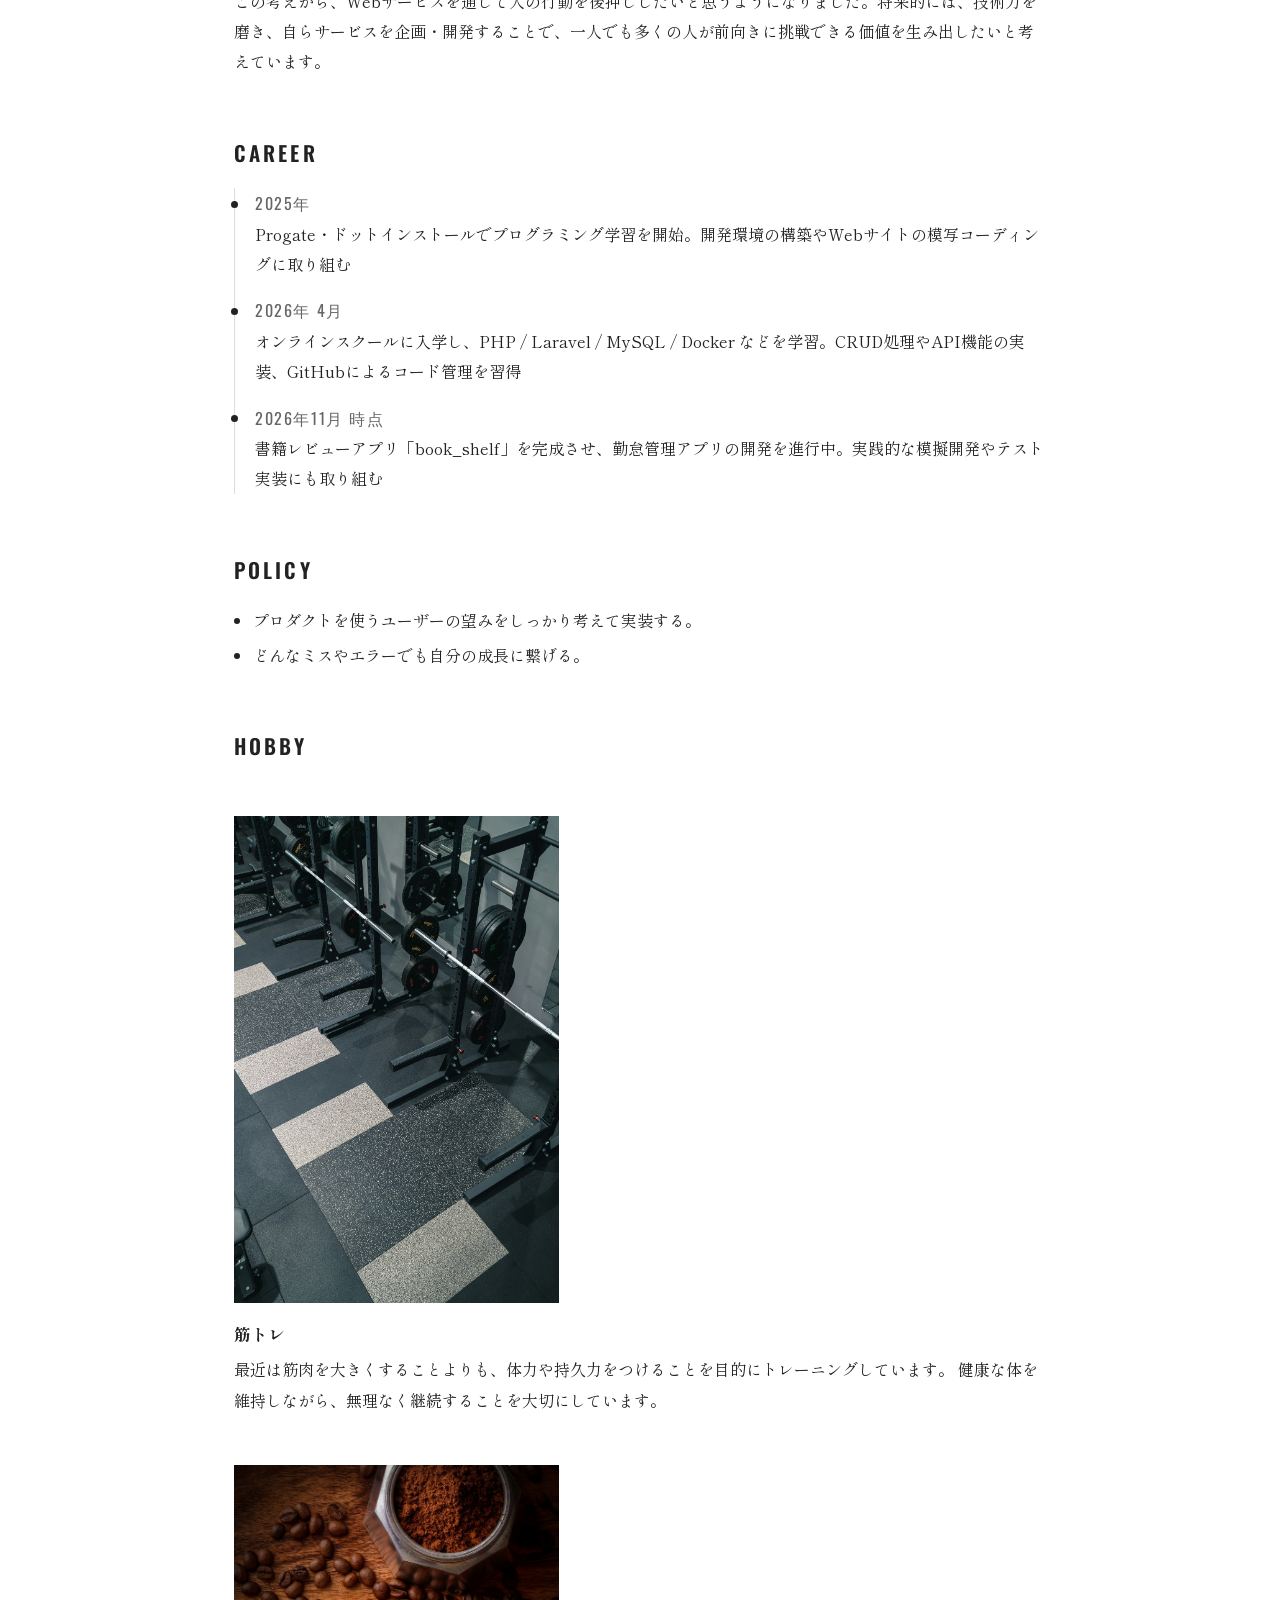
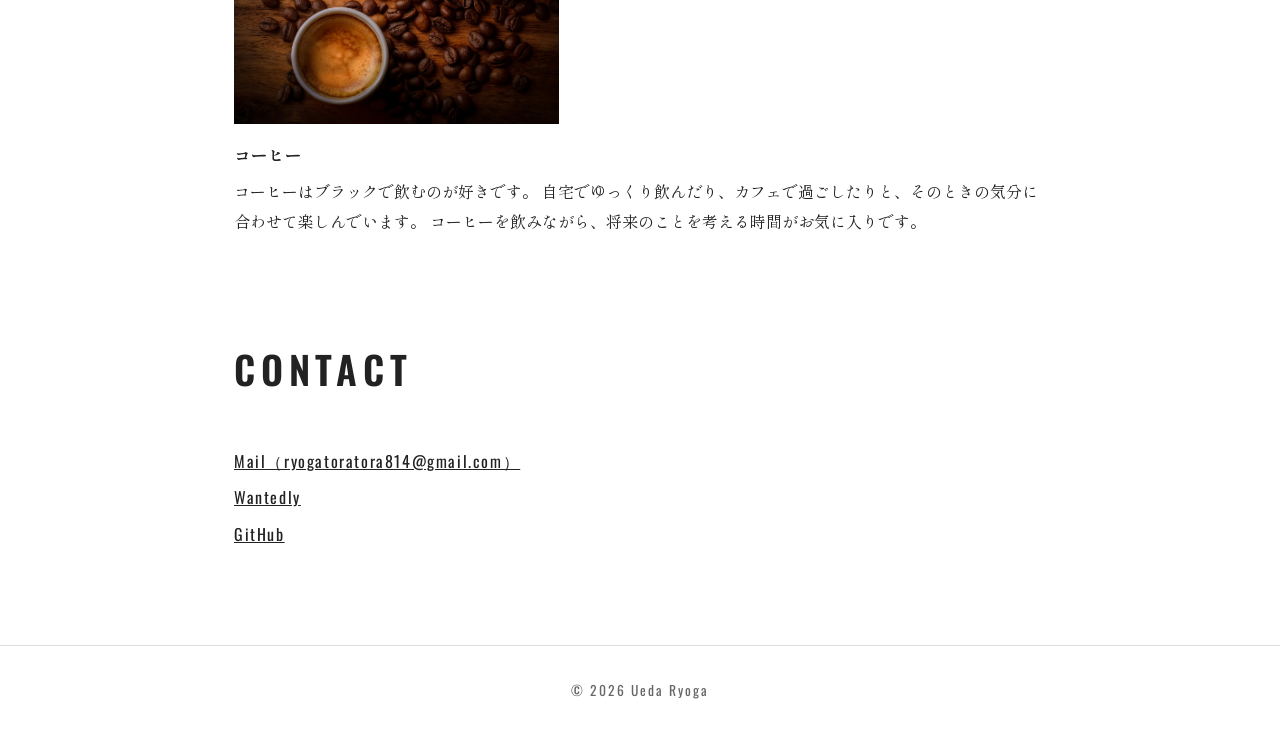
==== commit f0109524: "Homeの表示を整理し、ステータス表記を強調 - キャッチコピーとWorks・Contactボタンを削除 - 「大学2年生 / エンジニアインターン希望」を大きく・太字にし、下の余白を追加  Co-A" ====
--- a/index.html
+++ b/index.html
@@ -36,16 +36,10 @@
         <p class="role reveal">Web Engineer (PHP / Laravel)</p>
         <h1 class="name reveal">上田 凌雅</h1>
         <p class="name-en reveal">UEDA RYOGA</p>
-        <p class="status reveal">大学2年生 / エンジニアインターン希望</p>
-        <p class="tagline reveal">挑戦する人を、仕組みで支える。</p>
+        <p class="status reveal">大学2年生 <br>エンジニアインターン希望</p>
         <p class="appeal reveal">高校野球で仲間の挑戦を応援した経験から、人が自ら動き出し、続けられるWebサービスを作りたいと考えています。PHP / Laravel で「book_shelf」「勤怠管理アプリ」を完成させ、今は目標を共有し合うアプリケーション「Your Goal」を開発中です。</p>
-        <div class="links reveal">
-          <a class="btn" href="#works">Works</a>
-          <a class="btn" href="#contact">Contact</a>
-        </div>
       </div>
     </section>
-
     <!-- ===== Works ===== -->
     <section id="works" class="wrap section">
       <h2 class="section-title reveal">Works</h2>
--- a/style.css
+++ b/style.css
@@ -414,6 +414,9 @@
 /* ===== 追加分 ===== */
 .hero .status {
   margin-top: 8px;
+  margin-bottom: 24px;
+  font-size: 1.2rem;
+  font-weight: 600;
   color: var(--sub);
   letter-spacing: .1em;
 }
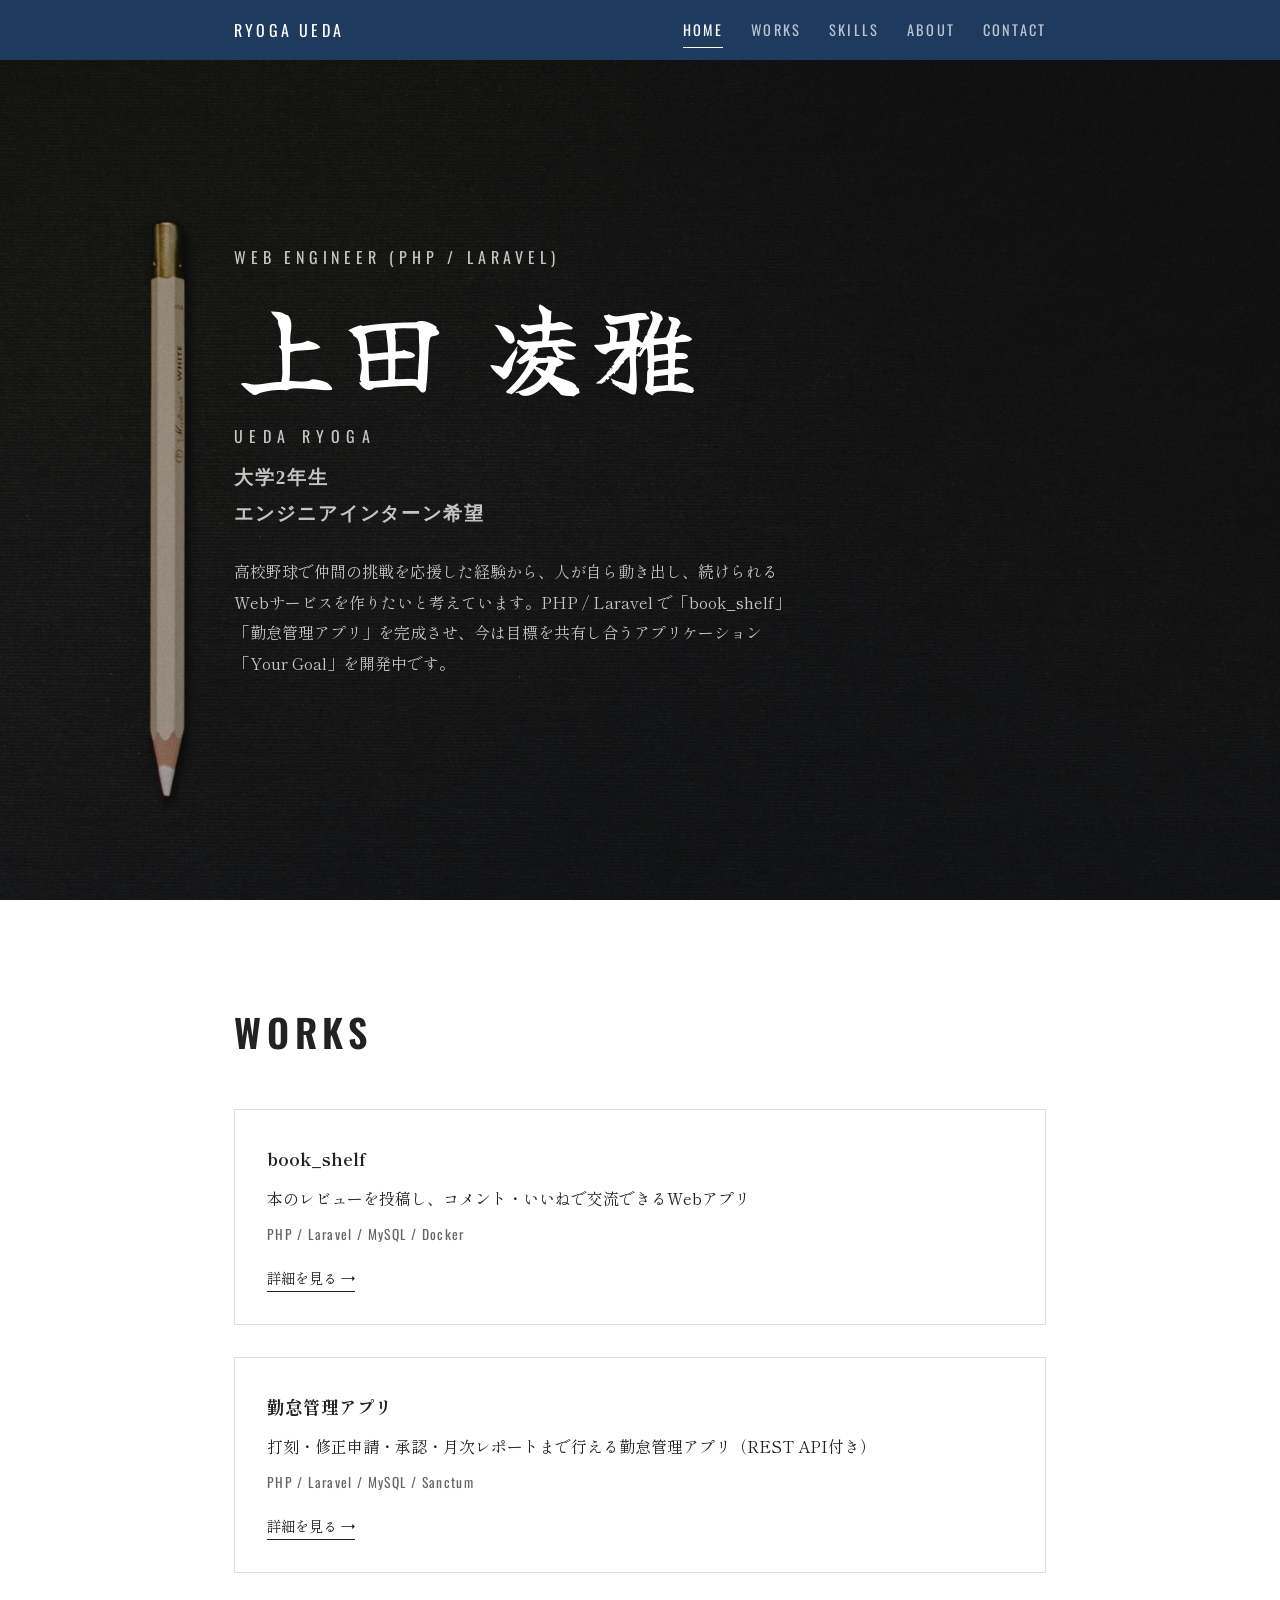
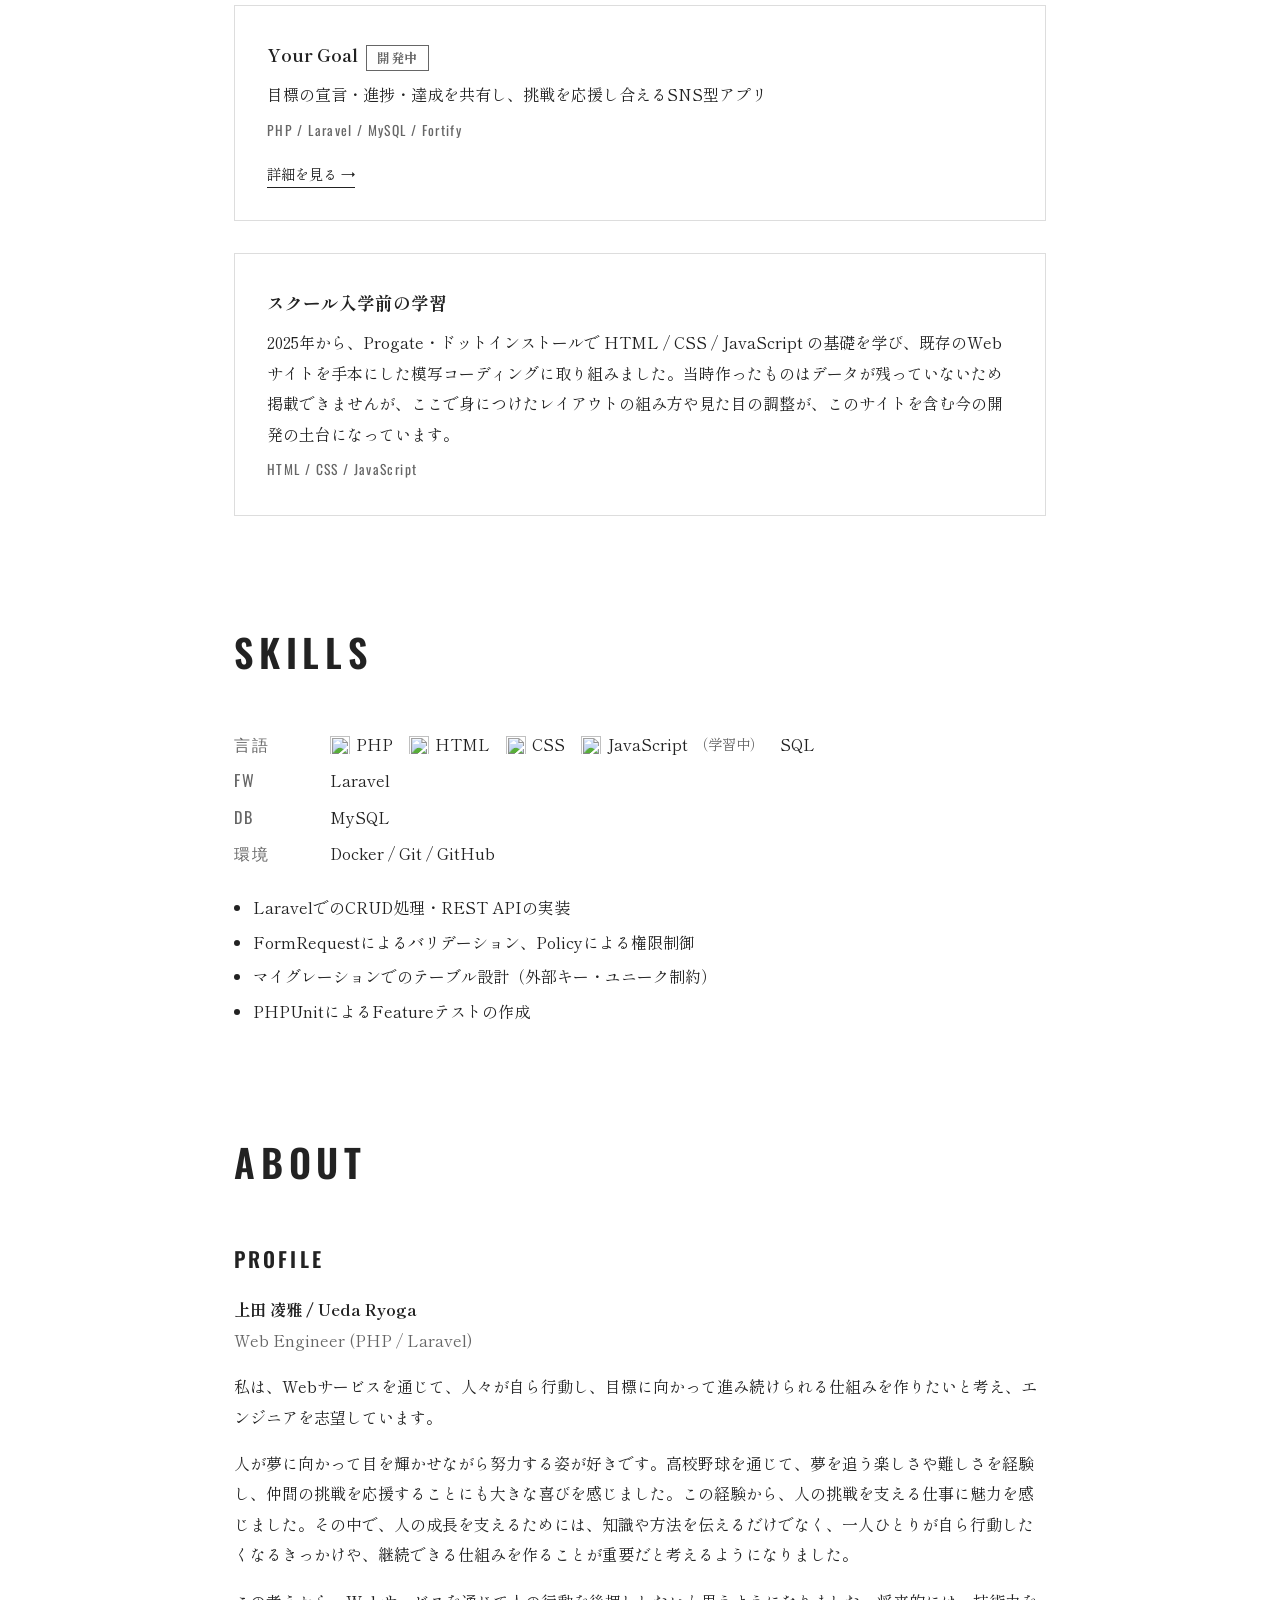
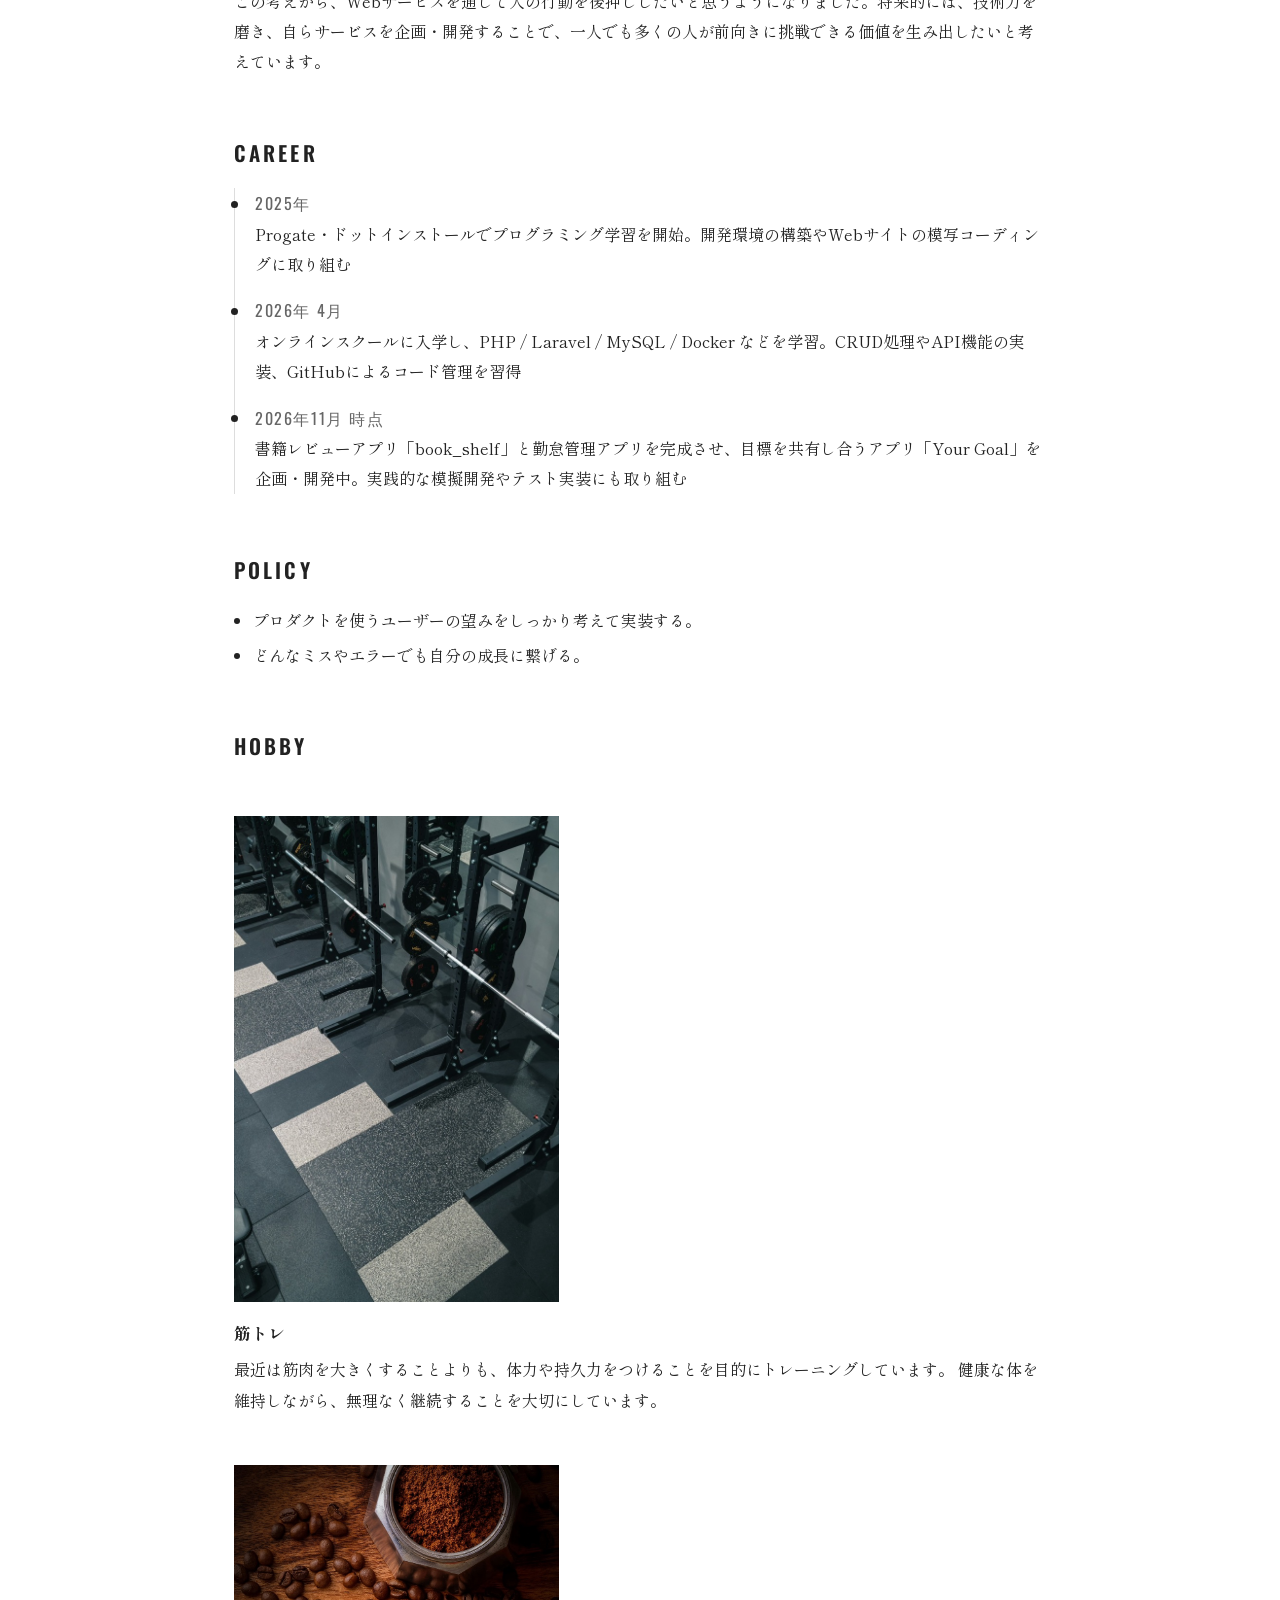
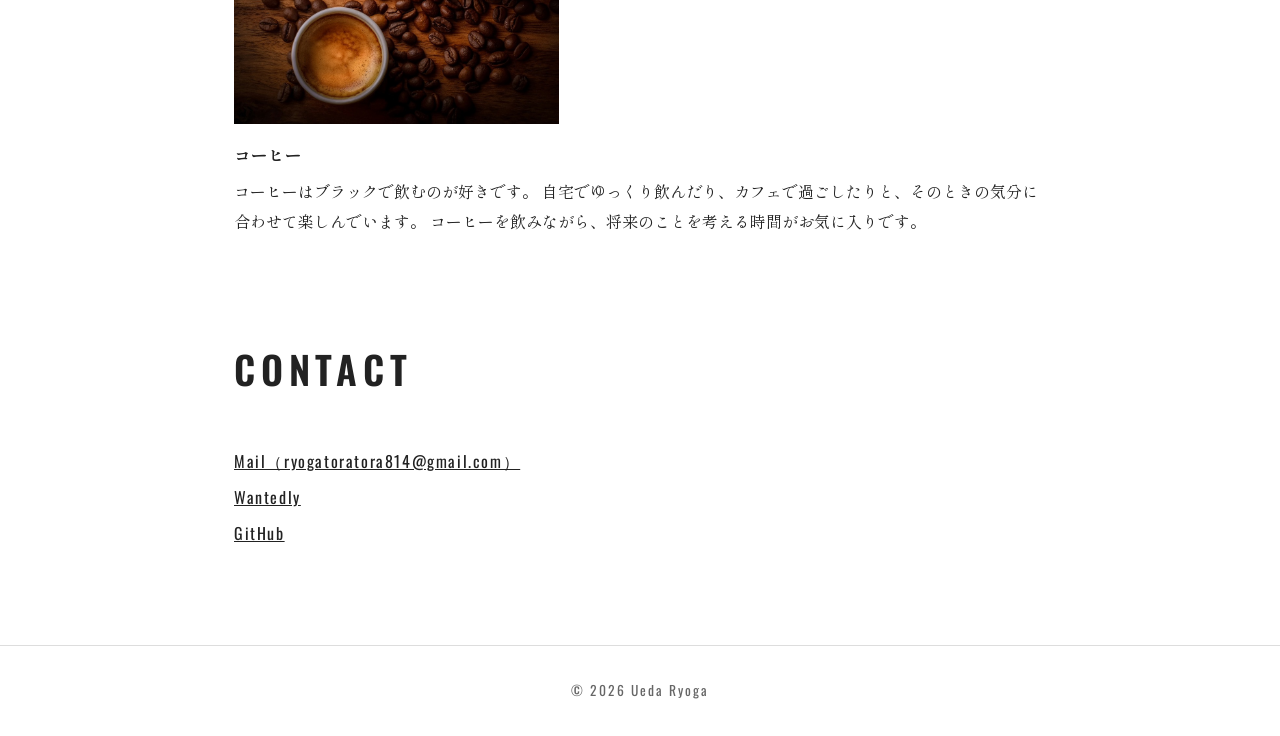
==== commit 4e3b6db0: "表示の不具合修正と画像の軽量化、OGP・faviconの追加 - ヘッダーの現在地表示が効いていなかったCSSセレクタを修正 - Careerの記述をWorksの状況に合わせて更新 - リンク先のない" ====
--- a/index.html
+++ b/index.html
@@ -11,6 +11,13 @@
     href="https://fonts.googleapis.com/css2?family=Oswald:wght@400;600&family=Shippori+Mincho:wght@400;600&family=Yuji+Boku&display=swap"
     rel="stylesheet">
   <link rel="stylesheet" href="style.css">
+  <link rel="icon" href="favicon.svg" type="image/svg+xml">
+  <meta property="og:type" content="website">
+  <meta property="og:title" content="上田 凌雅 | Web Engineer">
+  <meta property="og:description" content="上田凌雅のプロフィールサイト。PHP / Laravel を中心に学習中のWebエンジニア志望です。">
+  <meta property="og:url" content="https://ryoga613.github.io/profilePage2/">
+  <meta property="og:image" content="https://ryoga613.github.io/profilePage2/images/bg3.jpg">
+  <meta name="twitter:card" content="summary_large_image">
   <title>上田 凌雅 | Web Engineer</title>
 </head>
 
@@ -88,6 +95,7 @@
             <span class="lang"><img src="https://cdn.jsdelivr.net/gh/devicons/devicon@v2.16.0/icons/php/php-original.svg" alt="" width="20" height="20">PHP</span>
             <span class="lang"><img src="https://cdn.jsdelivr.net/gh/devicons/devicon@v2.16.0/icons/html5/html5-original.svg" alt="" width="20" height="20">HTML</span>
             <span class="lang"><img src="https://cdn.jsdelivr.net/gh/devicons/devicon@v2.16.0/icons/css3/css3-original.svg" alt="" width="20" height="20">CSS</span>
+            <span class="lang"><img src="https://cdn.jsdelivr.net/gh/devicons/devicon@v2.16.0/icons/javascript/javascript-original.svg" alt="" width="20" height="20">JavaScript<span class="note">（学習中）</span></span>
             <span class="lang">SQL</span>
           </dd>
           <dt>FW</dt>
@@ -125,7 +133,7 @@
         <ul class="timeline">
           <li><span class="date">2025年</span>Progate・ドットインストールでプログラミング学習を開始。開発環境の構築やWebサイトの模写コーディングに取り組む</li>
           <li><span class="date">2026年 4月</span>オンラインスクールに入学し、PHP / Laravel / MySQL / Docker などを学習。CRUD処理やAPI機能の実装、GitHubによるコード管理を習得</li>
-          <li><span class="date">2026年11月 時点</span>書籍レビューアプリ「book_shelf」を完成させ、勤怠管理アプリの開発を進行中。実践的な模擬開発やテスト実装にも取り組む</li>
+          <li><span class="date">2026年11月 時点</span>書籍レビューアプリ「book_shelf」と勤怠管理アプリを完成させ、目標を共有し合うアプリ「Your Goal」を企画・開発中。実践的な模擬開発やテスト実装にも取り組む</li>
         </ul>
       </div>
 
@@ -141,7 +149,7 @@
         <h3 class="sub-title">Hobby</h3>
 
         <article class="hobby-card">
-          <img src="images/training.jpg" alt="筋トレ" width="1045" height="1567" loading="lazy">
+          <img src="images/training.jpg" alt="筋トレ" width="667" height="1000" loading="lazy">
           <h4>筋トレ</h4>
           <p>
             最近は筋肉を大きくすることよりも、体力や持久力をつけることを目的にトレーニングしています。
@@ -150,7 +158,7 @@
         </article>
 
         <article class="hobby-card">
-          <img src="images/coffee.jpg" alt="コーヒー" width="1433" height="1142" loading="lazy">
+          <img src="images/coffee.jpg" alt="コーヒー" width="1000" height="797" loading="lazy">
           <h4>コーヒー</h4>
           <p>
             コーヒーはブラックで飲むのが好きです。
--- a/style.css
+++ b/style.css
@@ -76,7 +76,7 @@
 }
 
 .nav a:hover,
-.nav a[aria-current="page"] {
+.nav a[aria-current] {
   color: var(--header-fg);
   border-bottom-color: var(--header-fg);
 }
@@ -555,3 +555,17 @@
 .skills + ul {
   margin-top: 16px;
 }
+
+/* Works：作品ページ間の移動 */
+.work-pager {
+  display: flex;
+  justify-content: space-between;
+  gap: 16px;
+  margin-top: 32px;
+  font-size: .95rem;
+}
+
+.work-pager a {
+  text-decoration: none;
+  border-bottom: 1px solid var(--fg);
+}
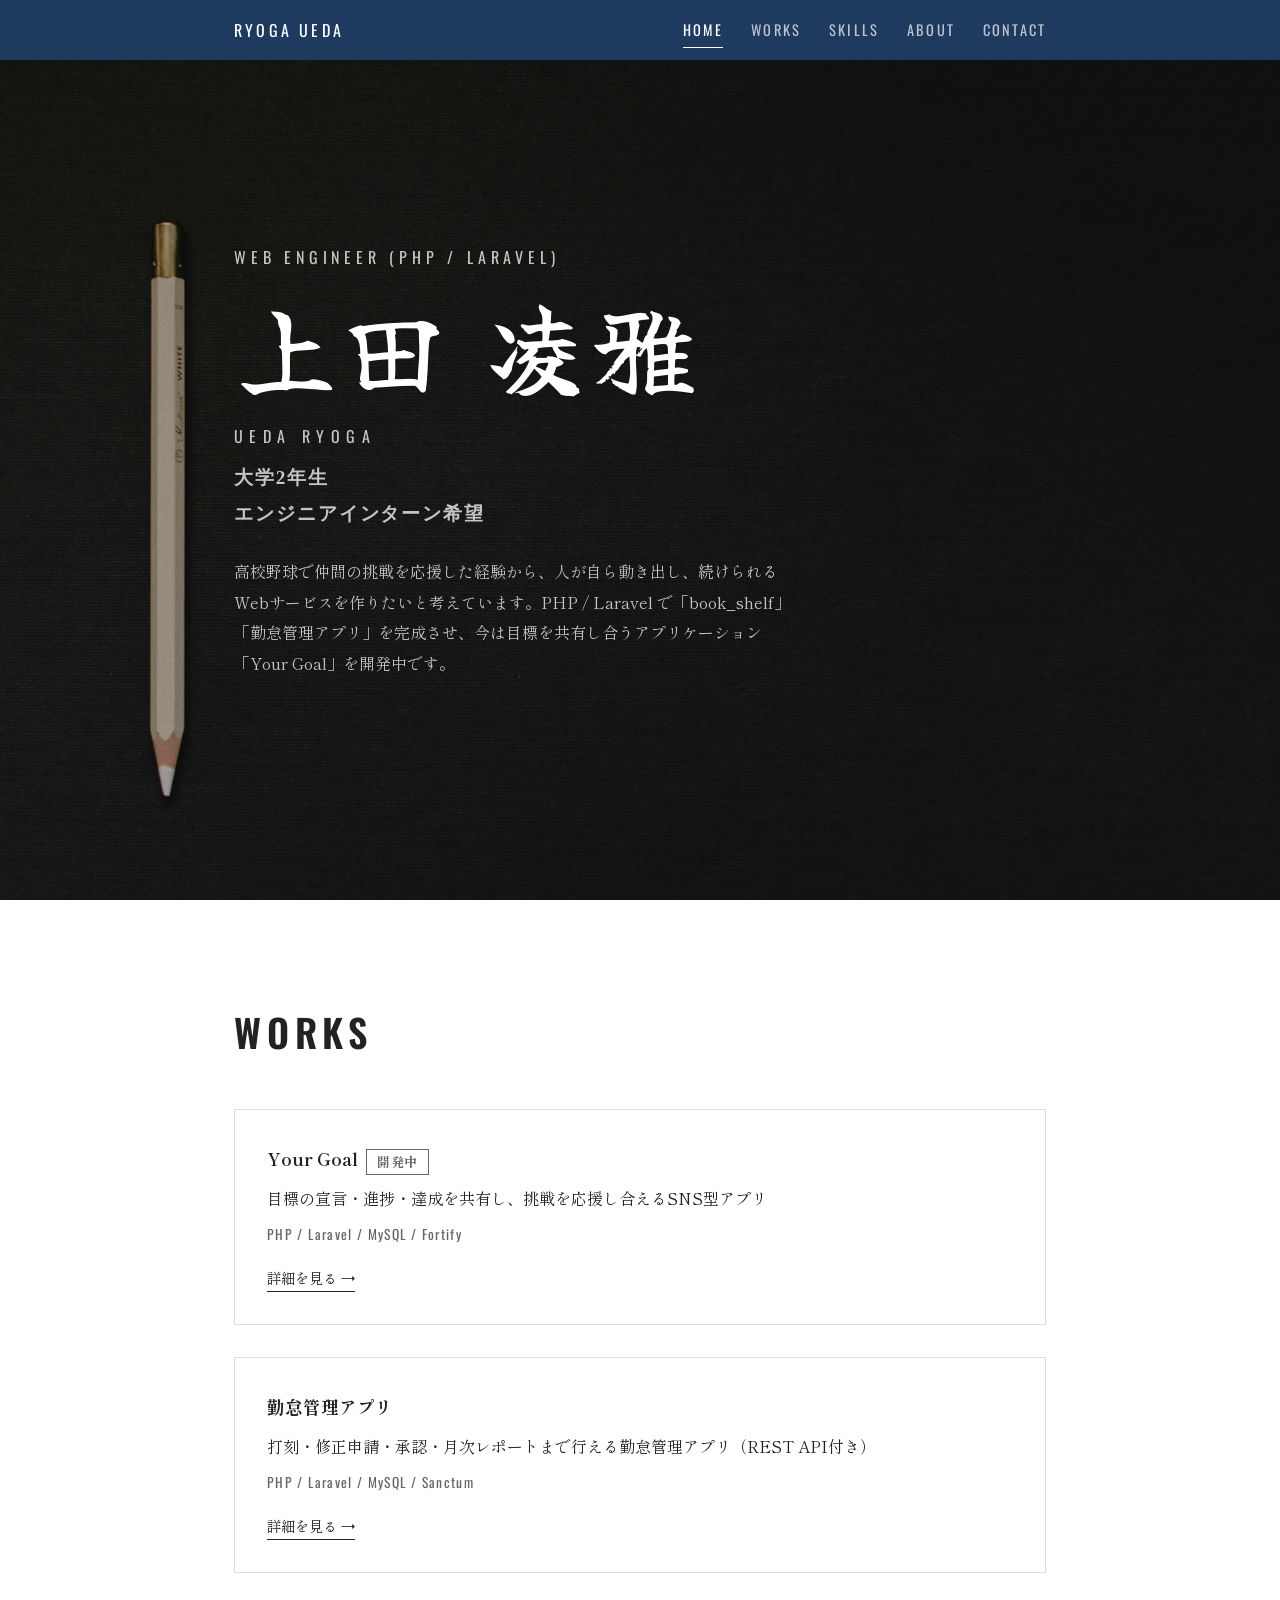
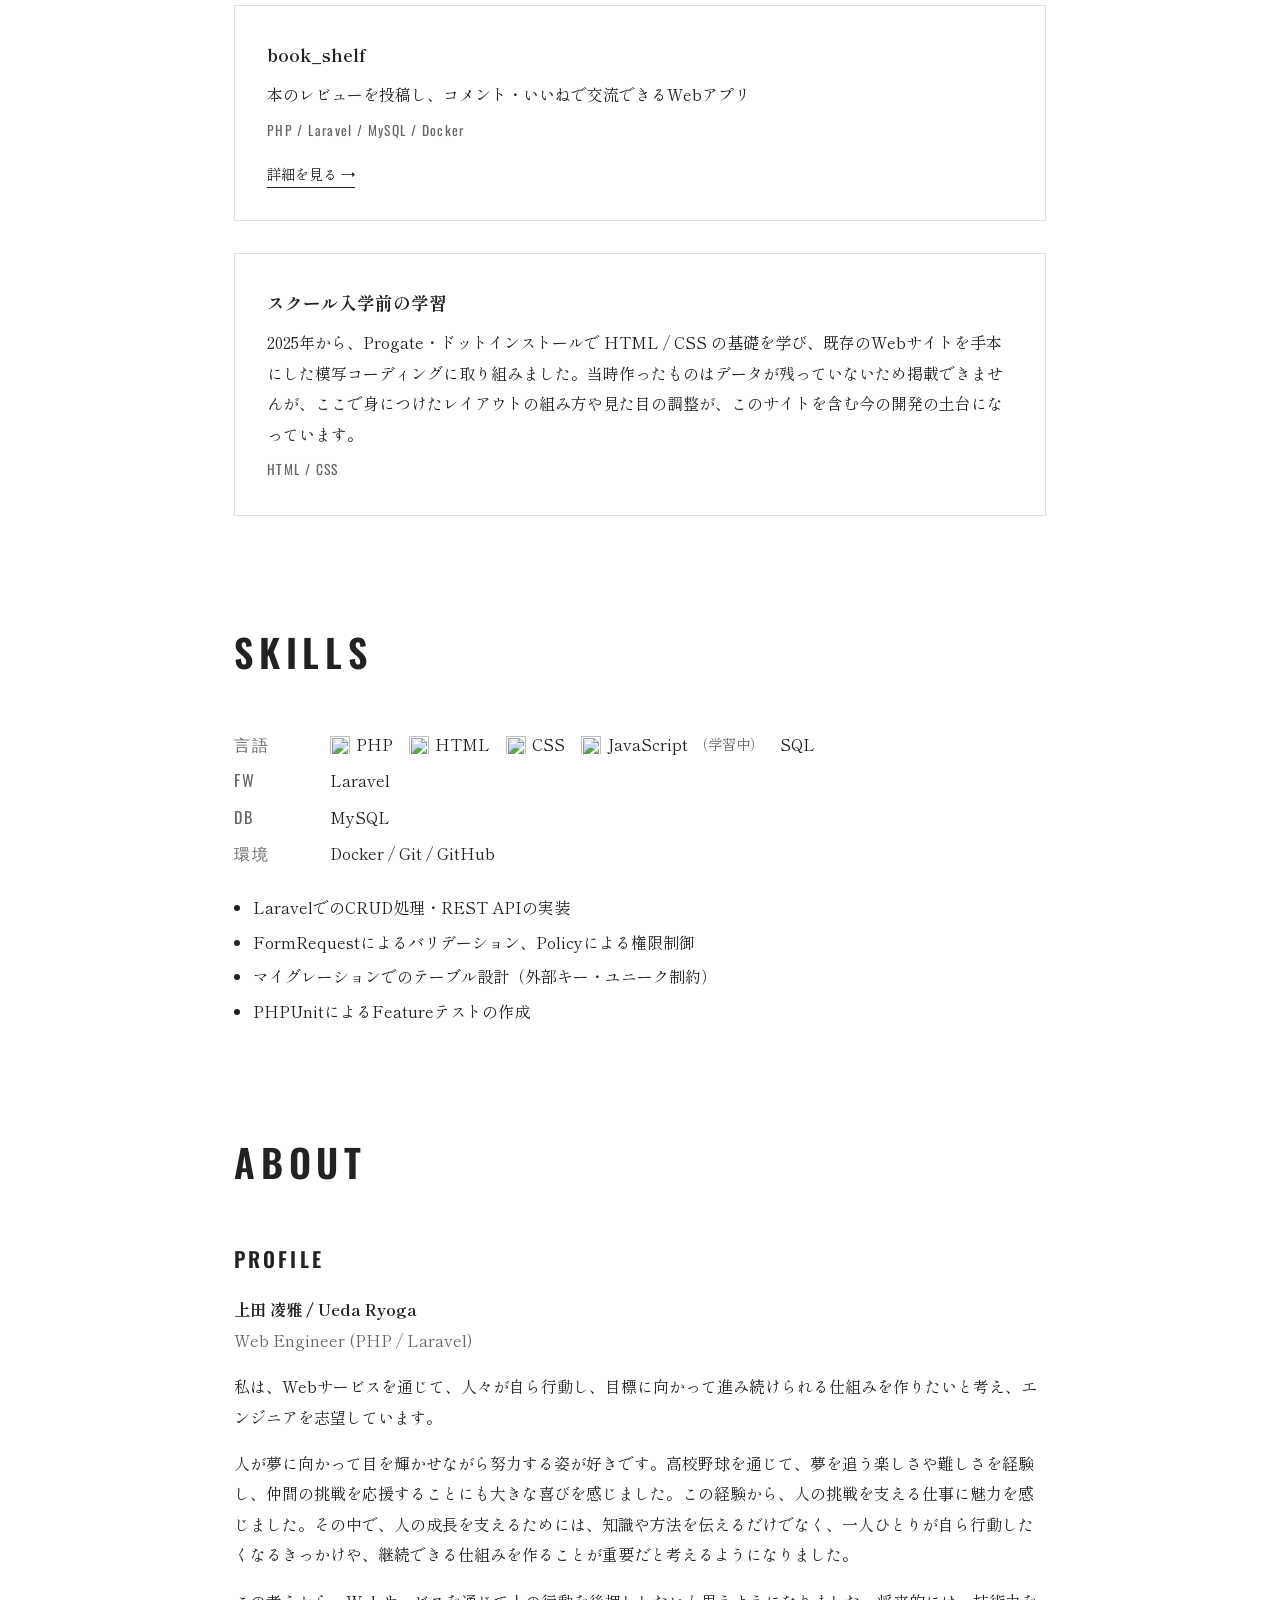
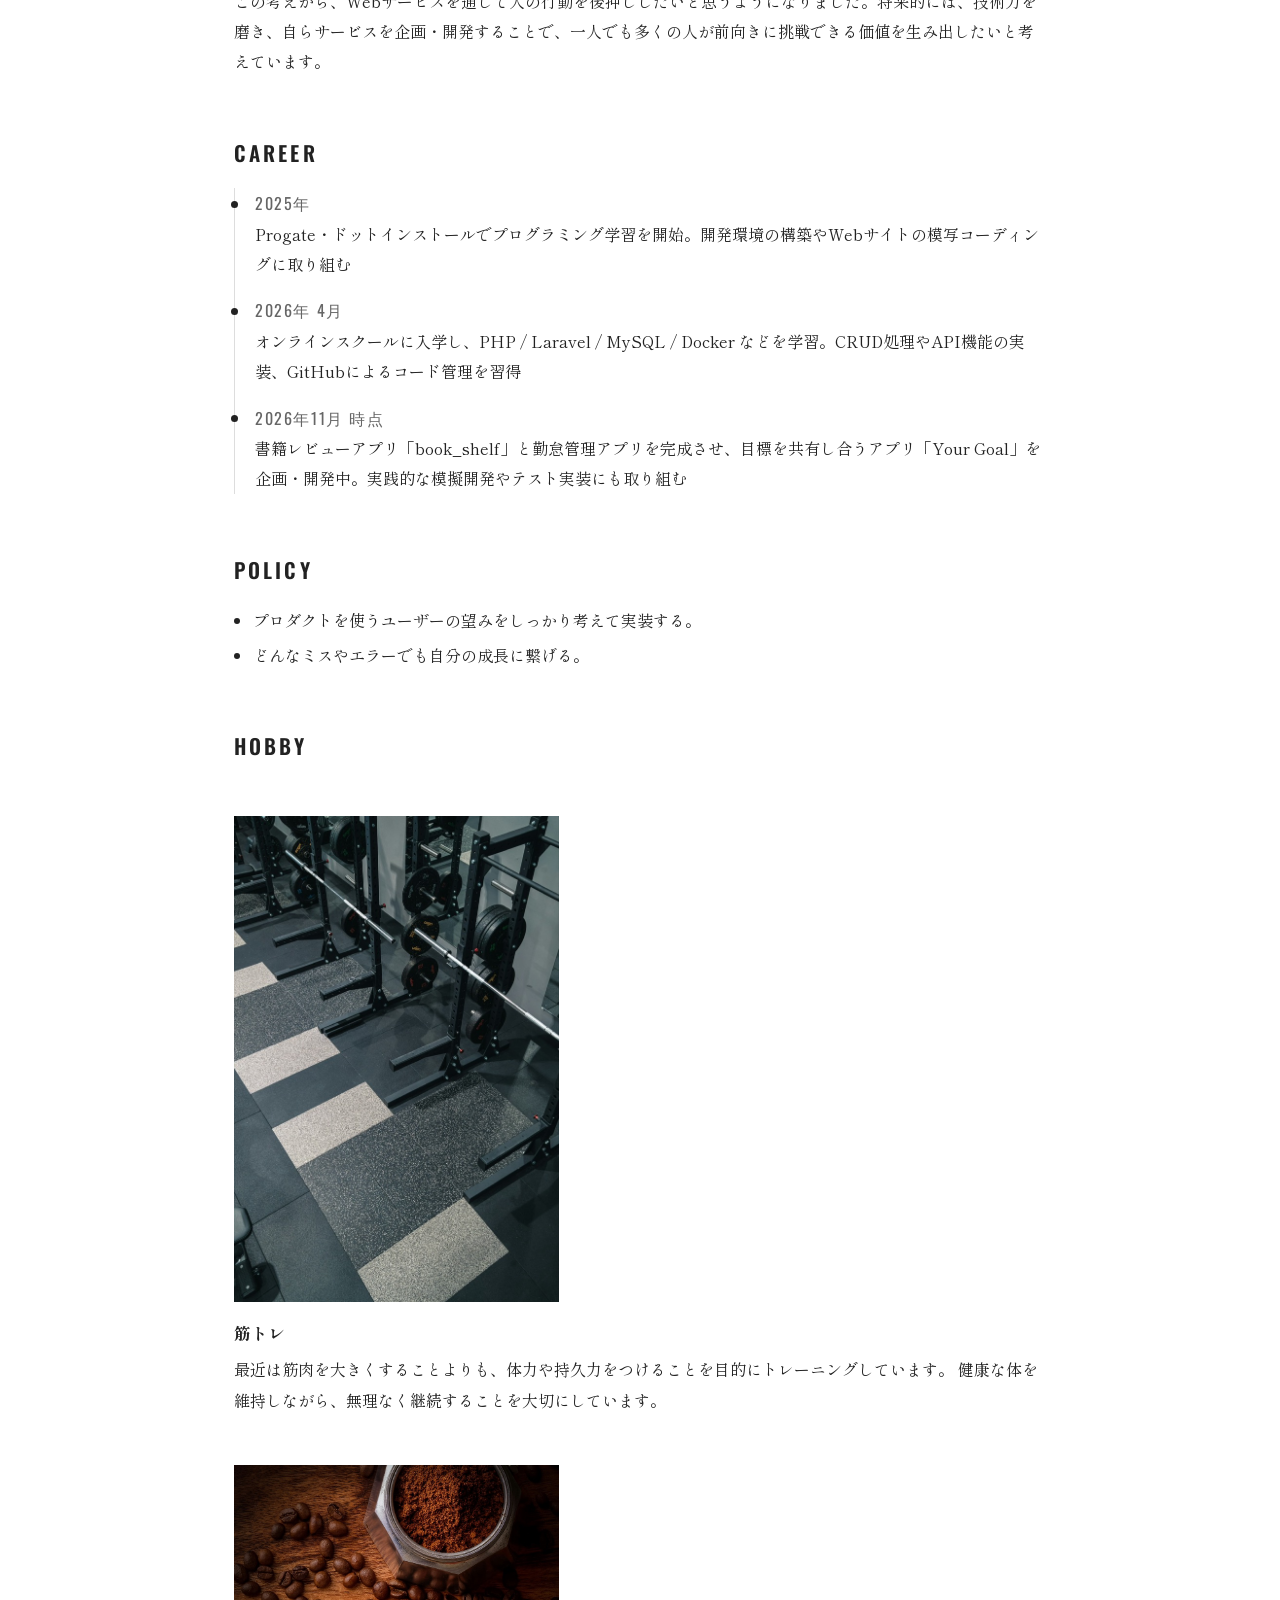
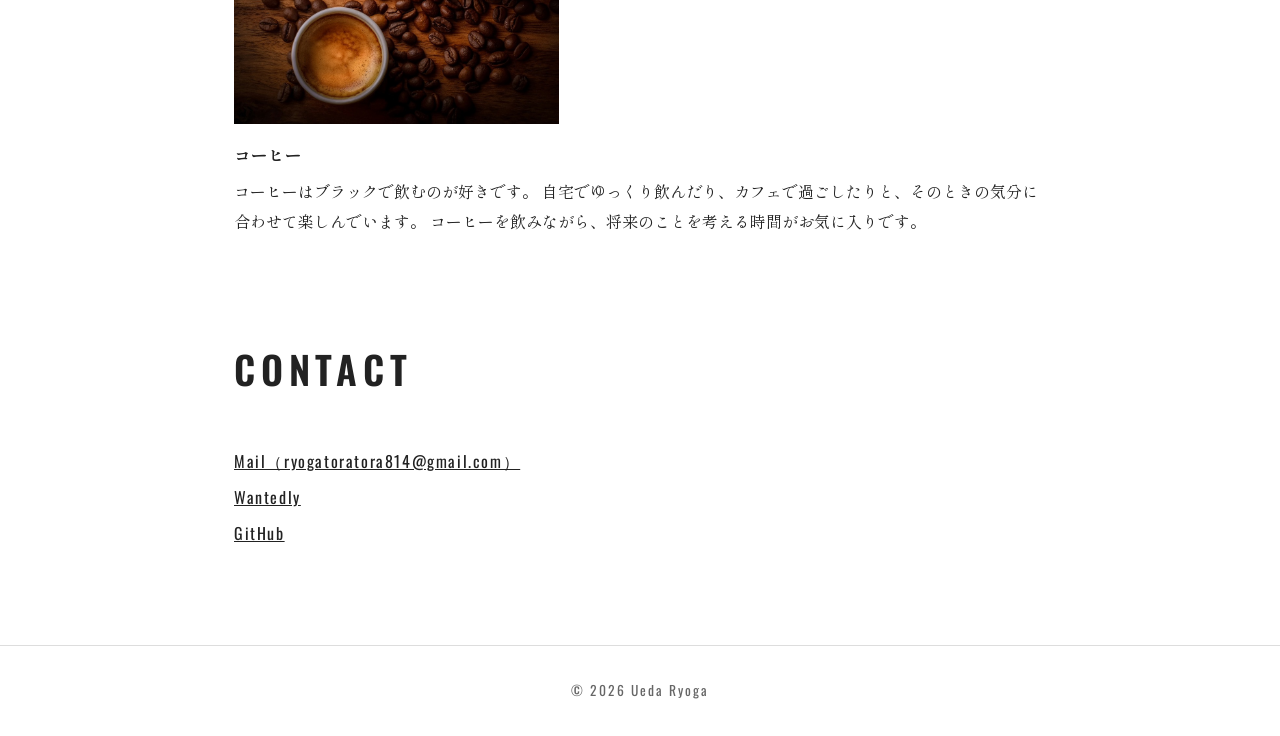
==== commit 5dcbbf8c: "Your Goalの紹介文を更新し、Works一覧の並び順と前後リンクを整理 - 開発で意識している点に、チーム開発・運用を見据えた観点を追記 - クエリ問題の項目とLaravel Debugbarの" ====
--- a/index.html
+++ b/index.html
@@ -52,10 +52,10 @@
       <h2 class="section-title reveal">Works</h2>
       <ul class="work-list">
         <li class="reveal">
-          <a class="card work-link" href="html/work-bookshelf.html">
-            <h3>book_shelf</h3>
-            <p>本のレビューを投稿し、コメント・いいねで交流できるWebアプリ</p>
-            <p class="work-tech">PHP / Laravel / MySQL / Docker</p>
+          <a class="card work-link" href="html/work-yourgoal.html">
+            <h3>Your Goal<span class="badge">開発中</span></h3>
+            <p>目標の宣言・進捗・達成を共有し、挑戦を応援し合えるSNS型アプリ</p>
+            <p class="work-tech">PHP / Laravel / MySQL / Fortify</p>
             <span class="work-more">詳細を見る →</span>
           </a>
         </li>
@@ -68,18 +68,18 @@
           </a>
         </li>
         <li class="reveal">
-          <a class="card work-link" href="html/work-yourgoal.html">
-            <h3>Your Goal<span class="badge">開発中</span></h3>
-            <p>目標の宣言・進捗・達成を共有し、挑戦を応援し合えるSNS型アプリ</p>
-            <p class="work-tech">PHP / Laravel / MySQL / Fortify</p>
+          <a class="card work-link" href="html/work-bookshelf.html">
+            <h3>book_shelf</h3>
+            <p>本のレビューを投稿し、コメント・いいねで交流できるWebアプリ</p>
+            <p class="work-tech">PHP / Laravel / MySQL / Docker</p>
             <span class="work-more">詳細を見る →</span>
           </a>
         </li>
         <li class="reveal">
           <div class="card">
             <h3>スクール入学前の学習</h3>
-            <p>2025年から、Progate・ドットインストールで HTML / CSS / JavaScript の基礎を学び、既存のWebサイトを手本にした模写コーディングに取り組みました。当時作ったものはデータが残っていないため掲載できませんが、ここで身につけたレイアウトの組み方や見た目の調整が、このサイトを含む今の開発の土台になっています。</p>
-            <p class="work-tech">HTML / CSS / JavaScript</p>
+            <p>2025年から、Progate・ドットインストールで HTML / CSS の基礎を学び、既存のWebサイトを手本にした模写コーディングに取り組みました。当時作ったものはデータが残っていないため掲載できませんが、ここで身につけたレイアウトの組み方や見た目の調整が、このサイトを含む今の開発の土台になっています。</p>
+            <p class="work-tech">HTML / CSS</p>
           </div>
         </li>
       </ul>
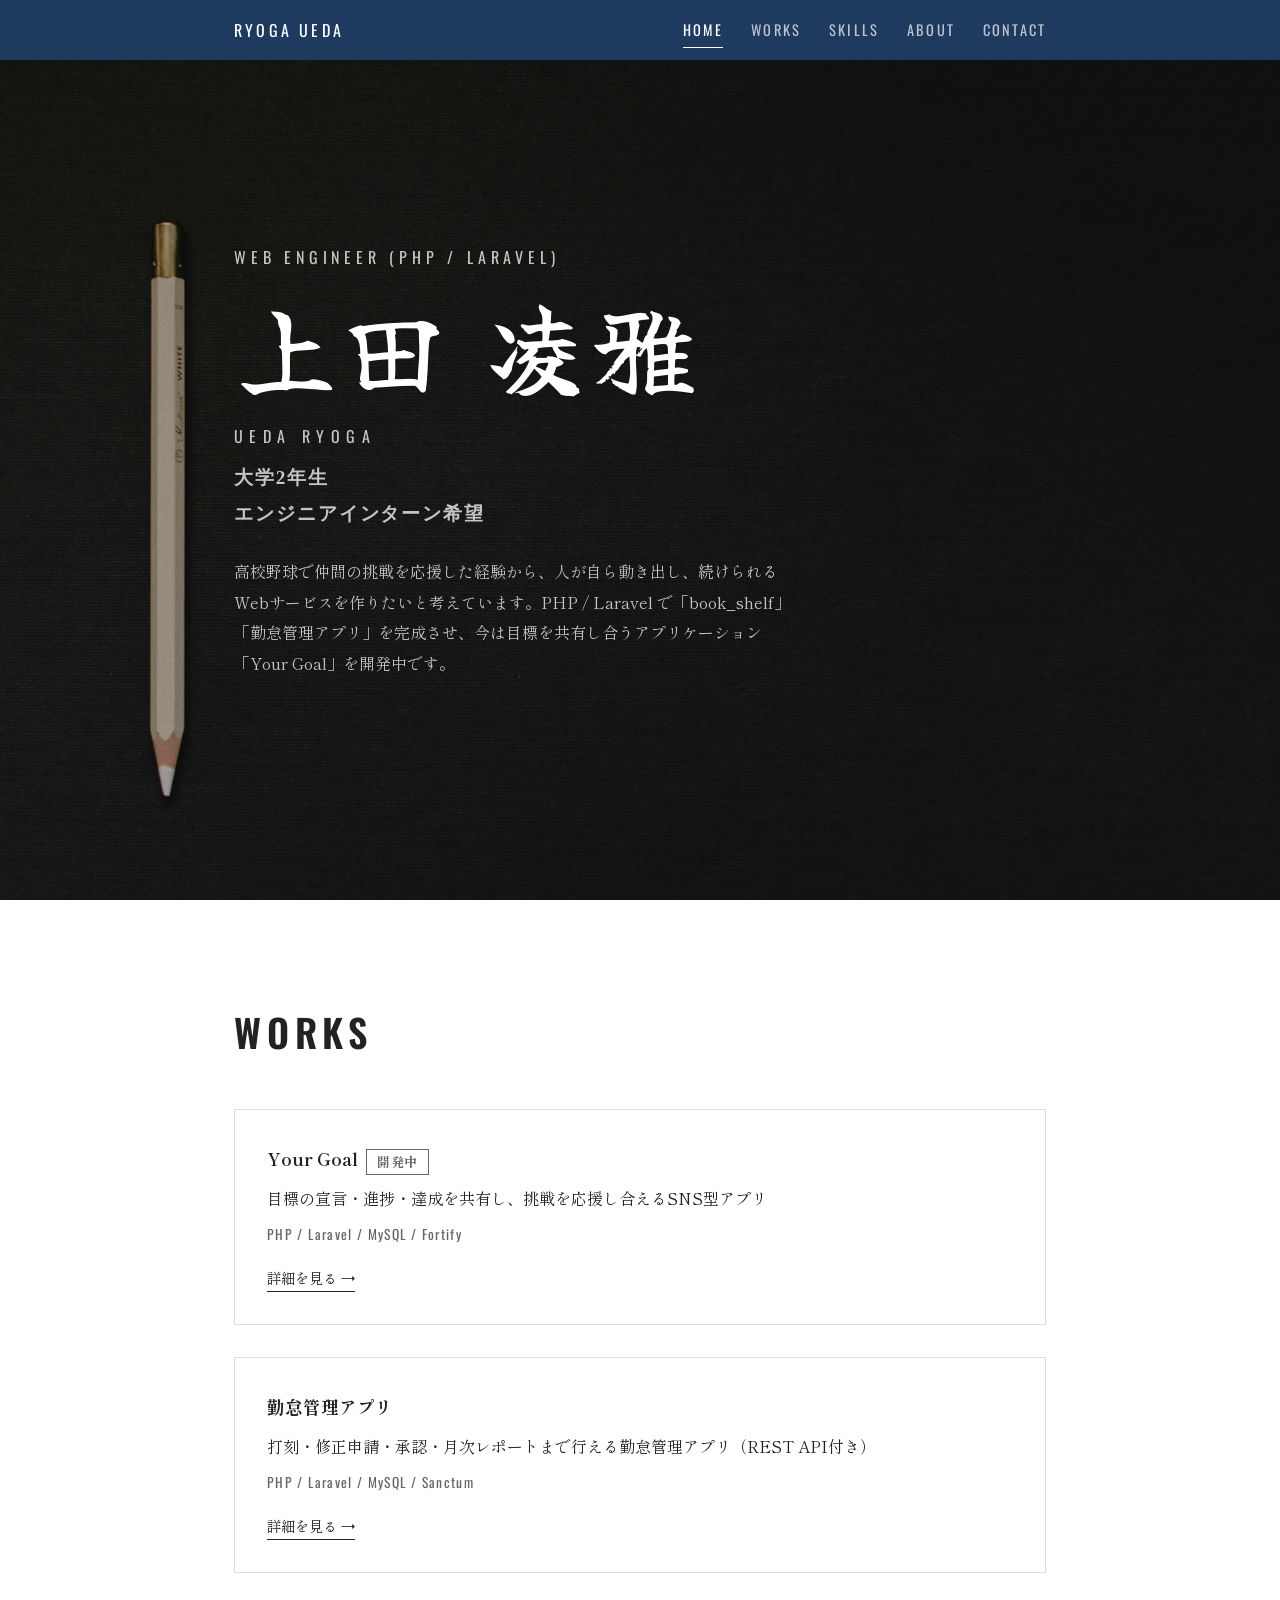
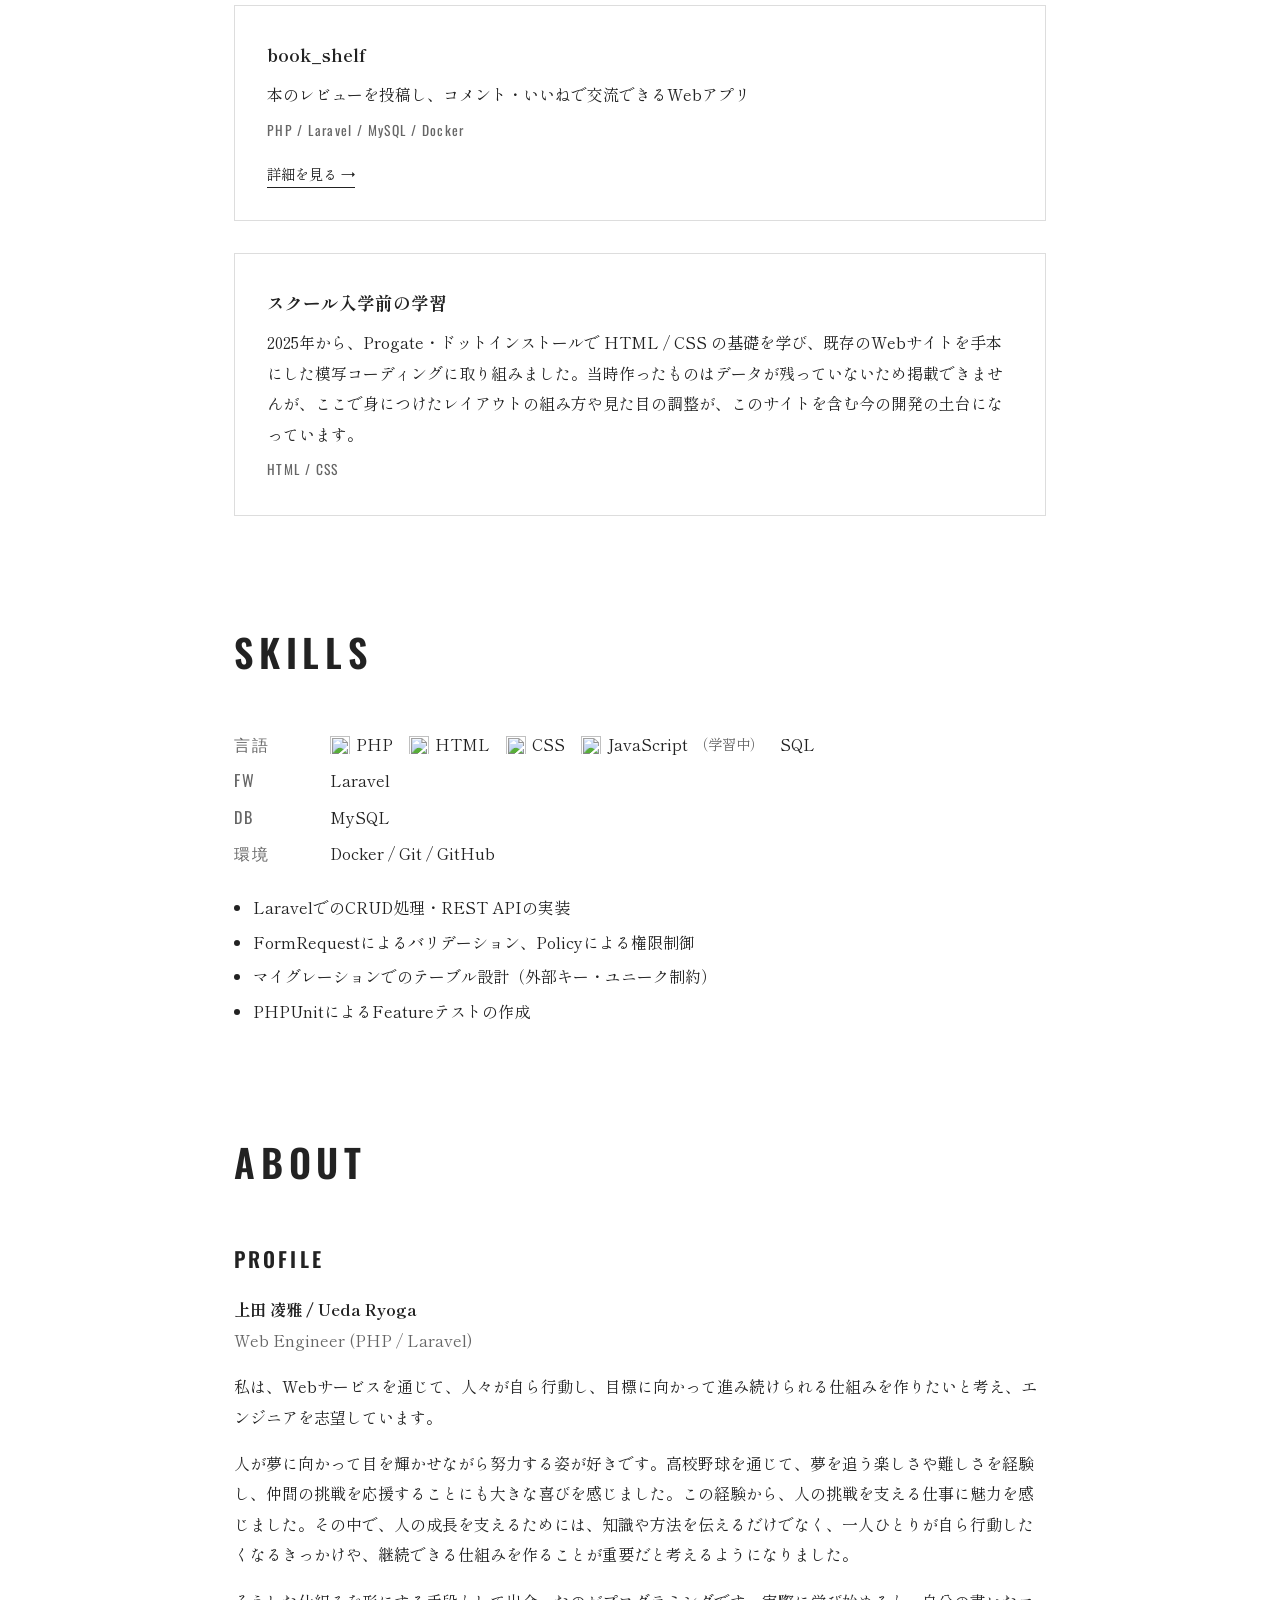
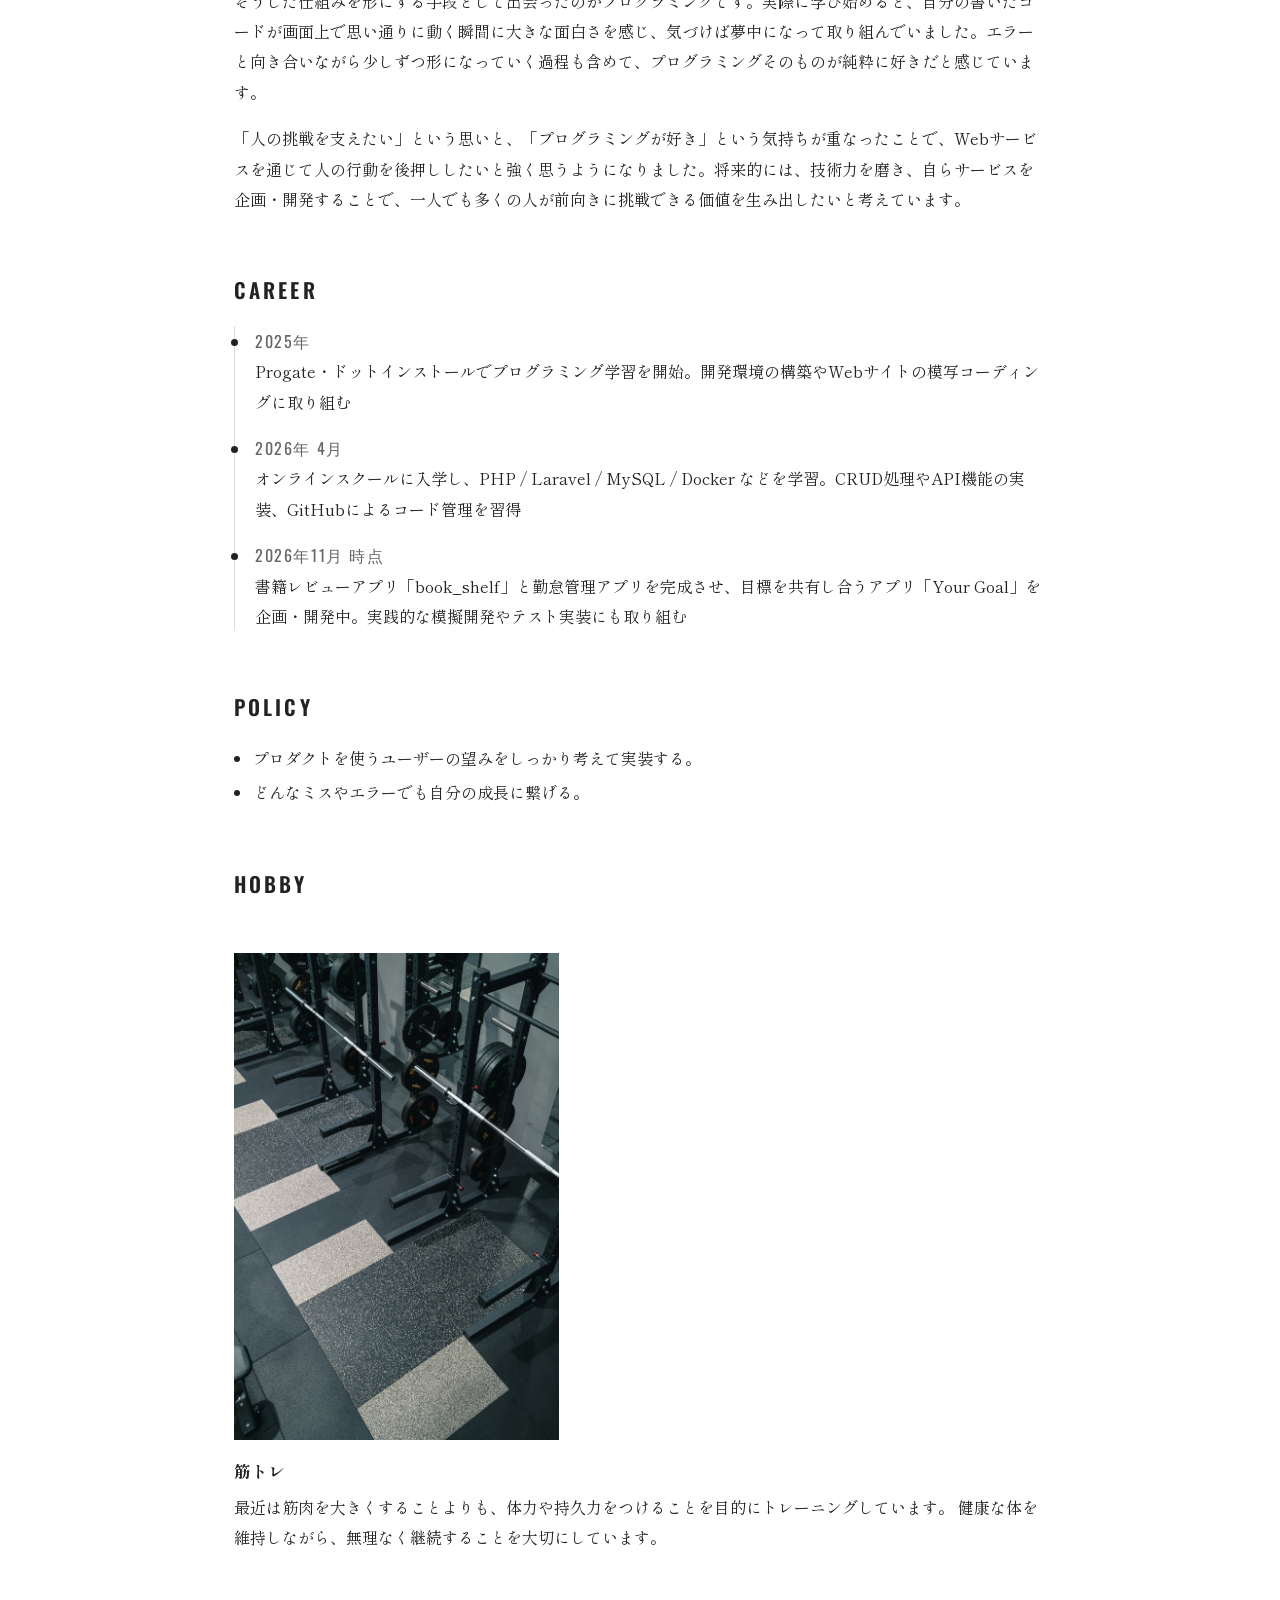
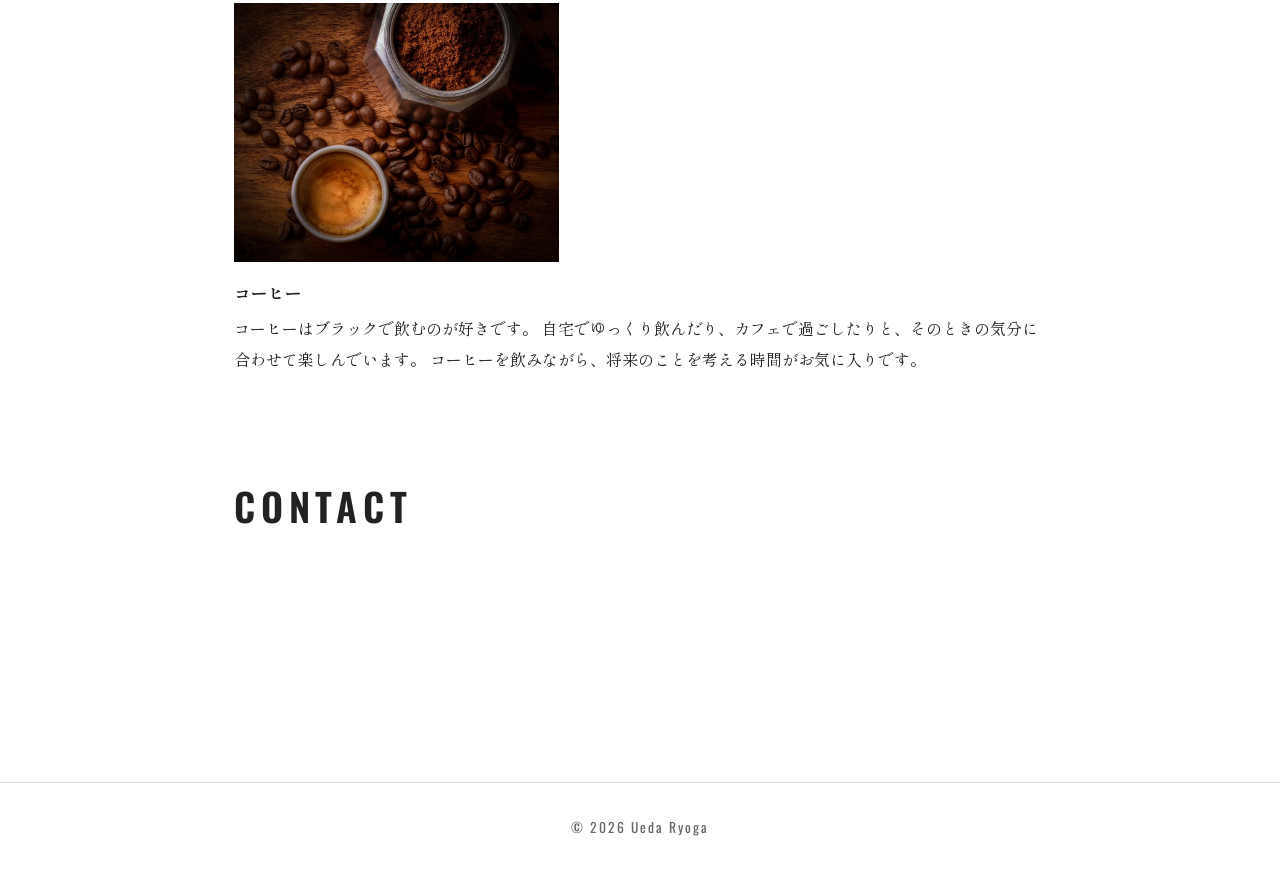
==== commit fd116d87: "Profileにプログラミングが好きになった経緯を追加 Co-Authored-By: Claude Opus 5.5 <noreply@anthropic.com>" ====
--- a/index.html
+++ b/index.html
@@ -44,7 +44,8 @@
         <h1 class="name reveal">上田 凌雅</h1>
         <p class="name-en reveal">UEDA RYOGA</p>
         <p class="status reveal">大学2年生 <br>エンジニアインターン希望</p>
-        <p class="appeal reveal">高校野球で仲間の挑戦を応援した経験から、人が自ら動き出し、続けられるWebサービスを作りたいと考えています。PHP / Laravel で「book_shelf」「勤怠管理アプリ」を完成させ、今は目標を共有し合うアプリケーション「Your Goal」を開発中です。</p>
+        <p class="appeal reveal">高校野球で仲間の挑戦を応援した経験から、人が自ら動き出し、続けられるWebサービスを作りたいと考えています。PHP / Laravel
+          で「book_shelf」「勤怠管理アプリ」を完成させ、今は目標を共有し合うアプリケーション「Your Goal」を開発中です。</p>
       </div>
     </section>
     <!-- ===== Works ===== -->
@@ -78,7 +79,9 @@
         <li class="reveal">
           <div class="card">
             <h3>スクール入学前の学習</h3>
-            <p>2025年から、Progate・ドットインストールで HTML / CSS の基礎を学び、既存のWebサイトを手本にした模写コーディングに取り組みました。当時作ったものはデータが残っていないため掲載できませんが、ここで身につけたレイアウトの組み方や見た目の調整が、このサイトを含む今の開発の土台になっています。</p>
+            <p>2025年から、Progate・ドットインストールで HTML / CSS
+              の基礎を学び、既存のWebサイトを手本にした模写コーディングに取り組みました。当時作ったものはデータが残っていないため掲載できませんが、ここで身につけたレイアウトの組み方や見た目の調整が、このサイトを含む今の開発の土台になっています。
+            </p>
             <p class="work-tech">HTML / CSS</p>
           </div>
         </li>
@@ -92,10 +95,18 @@
         <dl class="spec skills">
           <dt>言語</dt>
           <dd class="lang-list">
-            <span class="lang"><img src="https://cdn.jsdelivr.net/gh/devicons/devicon@v2.16.0/icons/php/php-original.svg" alt="" width="20" height="20">PHP</span>
-            <span class="lang"><img src="https://cdn.jsdelivr.net/gh/devicons/devicon@v2.16.0/icons/html5/html5-original.svg" alt="" width="20" height="20">HTML</span>
-            <span class="lang"><img src="https://cdn.jsdelivr.net/gh/devicons/devicon@v2.16.0/icons/css3/css3-original.svg" alt="" width="20" height="20">CSS</span>
-            <span class="lang"><img src="https://cdn.jsdelivr.net/gh/devicons/devicon@v2.16.0/icons/javascript/javascript-original.svg" alt="" width="20" height="20">JavaScript<span class="note">（学習中）</span></span>
+            <span class="lang"><img
+                src="https://cdn.jsdelivr.net/gh/devicons/devicon@v2.16.0/icons/php/php-original.svg" alt="" width="20"
+                height="20">PHP</span>
+            <span class="lang"><img
+                src="https://cdn.jsdelivr.net/gh/devicons/devicon@v2.16.0/icons/html5/html5-original.svg" alt=""
+                width="20" height="20">HTML</span>
+            <span class="lang"><img
+                src="https://cdn.jsdelivr.net/gh/devicons/devicon@v2.16.0/icons/css3/css3-original.svg" alt=""
+                width="20" height="20">CSS</span>
+            <span class="lang"><img
+                src="https://cdn.jsdelivr.net/gh/devicons/devicon@v2.16.0/icons/javascript/javascript-original.svg"
+                alt="" width="20" height="20">JavaScript<span class="note">（学習中）</span></span>
             <span class="lang">SQL</span>
           </dd>
           <dt>FW</dt>
@@ -124,7 +135,8 @@
         <div class="profile-text">
           <p>私は、Webサービスを通じて、人々が自ら行動し、目標に向かって進み続けられる仕組みを作りたいと考え、エンジニアを志望しています。</p>
           <p>人が夢に向かって目を輝かせながら努力する姿が好きです。高校野球を通じて、夢を追う楽しさや難しさを経験し、仲間の挑戦を応援することにも大きな喜びを感じました。この経験から、人の挑戦を支える仕事に魅力を感じました。その中で、人の成長を支えるためには、知識や方法を伝えるだけでなく、一人ひとりが自ら行動したくなるきっかけや、継続できる仕組みを作ることが重要だと考えるようになりました。</p>
-          <p>この考えから、Webサービスを通じて人の行動を後押ししたいと思うようになりました。将来的には、技術力を磨き、自らサービスを企画・開発することで、一人でも多くの人が前向きに挑戦できる価値を生み出したいと考えています。</p>
+          <p>そうした仕組みを形にする手段として出会ったのがプログラミングです。実際に学び始めると、自分の書いたコードが画面上で思い通りに動く瞬間に大きな面白さを感じ、気づけば夢中になって取り組んでいました。エラーと向き合いながら少しずつ形になっていく過程も含めて、プログラミングそのものが純粋に好きだと感じています。</p>
+          <p>「人の挑戦を支えたい」という思いと、「プログラミングが好き」という気持ちが重なったことで、Webサービスを通じて人の行動を後押ししたいと強く思うようになりました。将来的には、技術力を磨き、自らサービスを企画・開発することで、一人でも多くの人が前向きに挑戦できる価値を生み出したいと考えています。</p>
         </div>
       </div>
 
@@ -132,8 +144,10 @@
         <h3 class="sub-title">Career</h3>
         <ul class="timeline">
           <li><span class="date">2025年</span>Progate・ドットインストールでプログラミング学習を開始。開発環境の構築やWebサイトの模写コーディングに取り組む</li>
-          <li><span class="date">2026年 4月</span>オンラインスクールに入学し、PHP / Laravel / MySQL / Docker などを学習。CRUD処理やAPI機能の実装、GitHubによるコード管理を習得</li>
-          <li><span class="date">2026年11月 時点</span>書籍レビューアプリ「book_shelf」と勤怠管理アプリを完成させ、目標を共有し合うアプリ「Your Goal」を企画・開発中。実践的な模擬開発やテスト実装にも取り組む</li>
+          <li><span class="date">2026年 4月</span>オンラインスクールに入学し、PHP / Laravel / MySQL / Docker
+            などを学習。CRUD処理やAPI機能の実装、GitHubによるコード管理を習得</li>
+          <li><span class="date">2026年11月 時点</span>書籍レビューアプリ「book_shelf」と勤怠管理アプリを完成させ、目標を共有し合うアプリ「Your
+            Goal」を企画・開発中。実践的な模擬開発やテスト実装にも取り組む</li>
         </ul>
       </div>
 
@@ -184,4 +198,4 @@
   <script src="./script.js" defer></script>
 </body>
 
-</html>
+</html>
--- a/style.css
+++ b/style.css
@@ -354,6 +354,15 @@
   border: 1px solid var(--line);
 }
 
+.screen-group h4 {
+  font-size: 1rem;
+  margin: 20px 0 0;
+}
+
+.screen-group .images {
+  margin: 12px 0 24px;
+}
+
 .card-links {
   display: flex;
   gap: 16px;
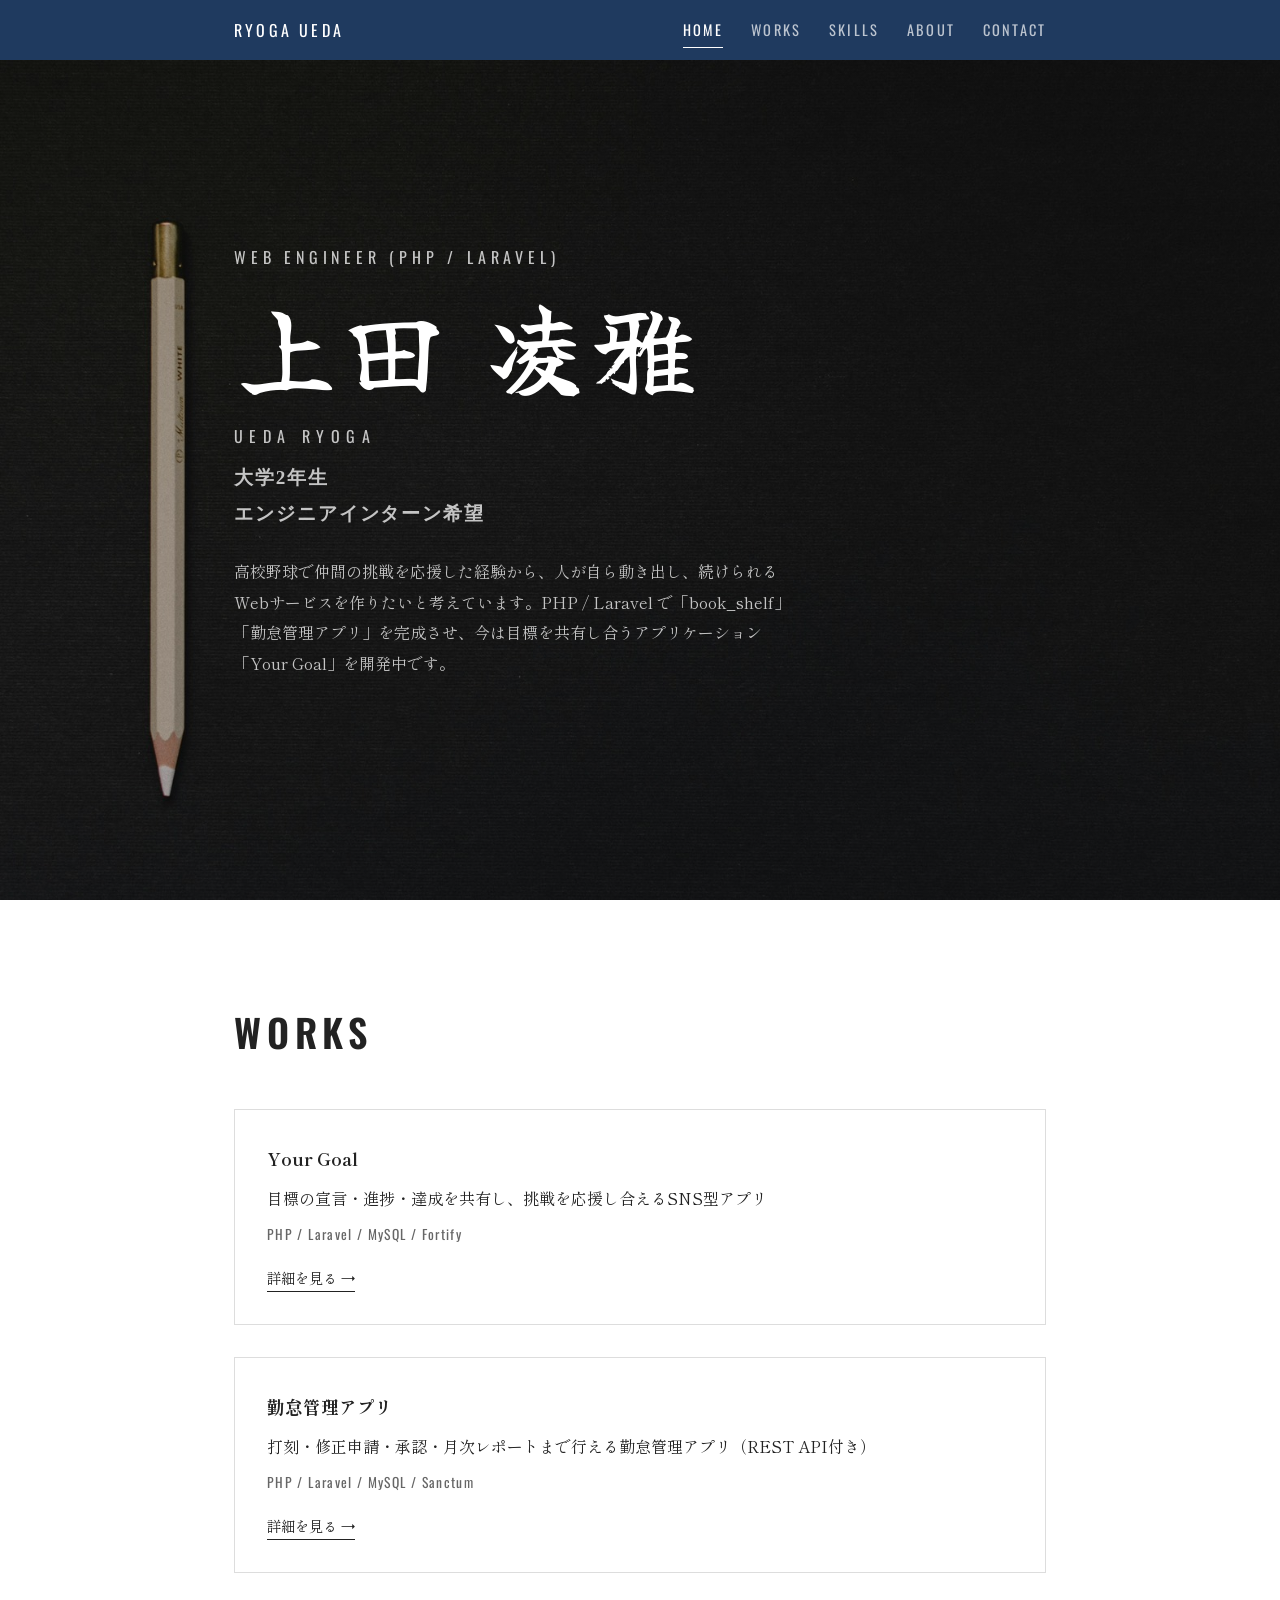
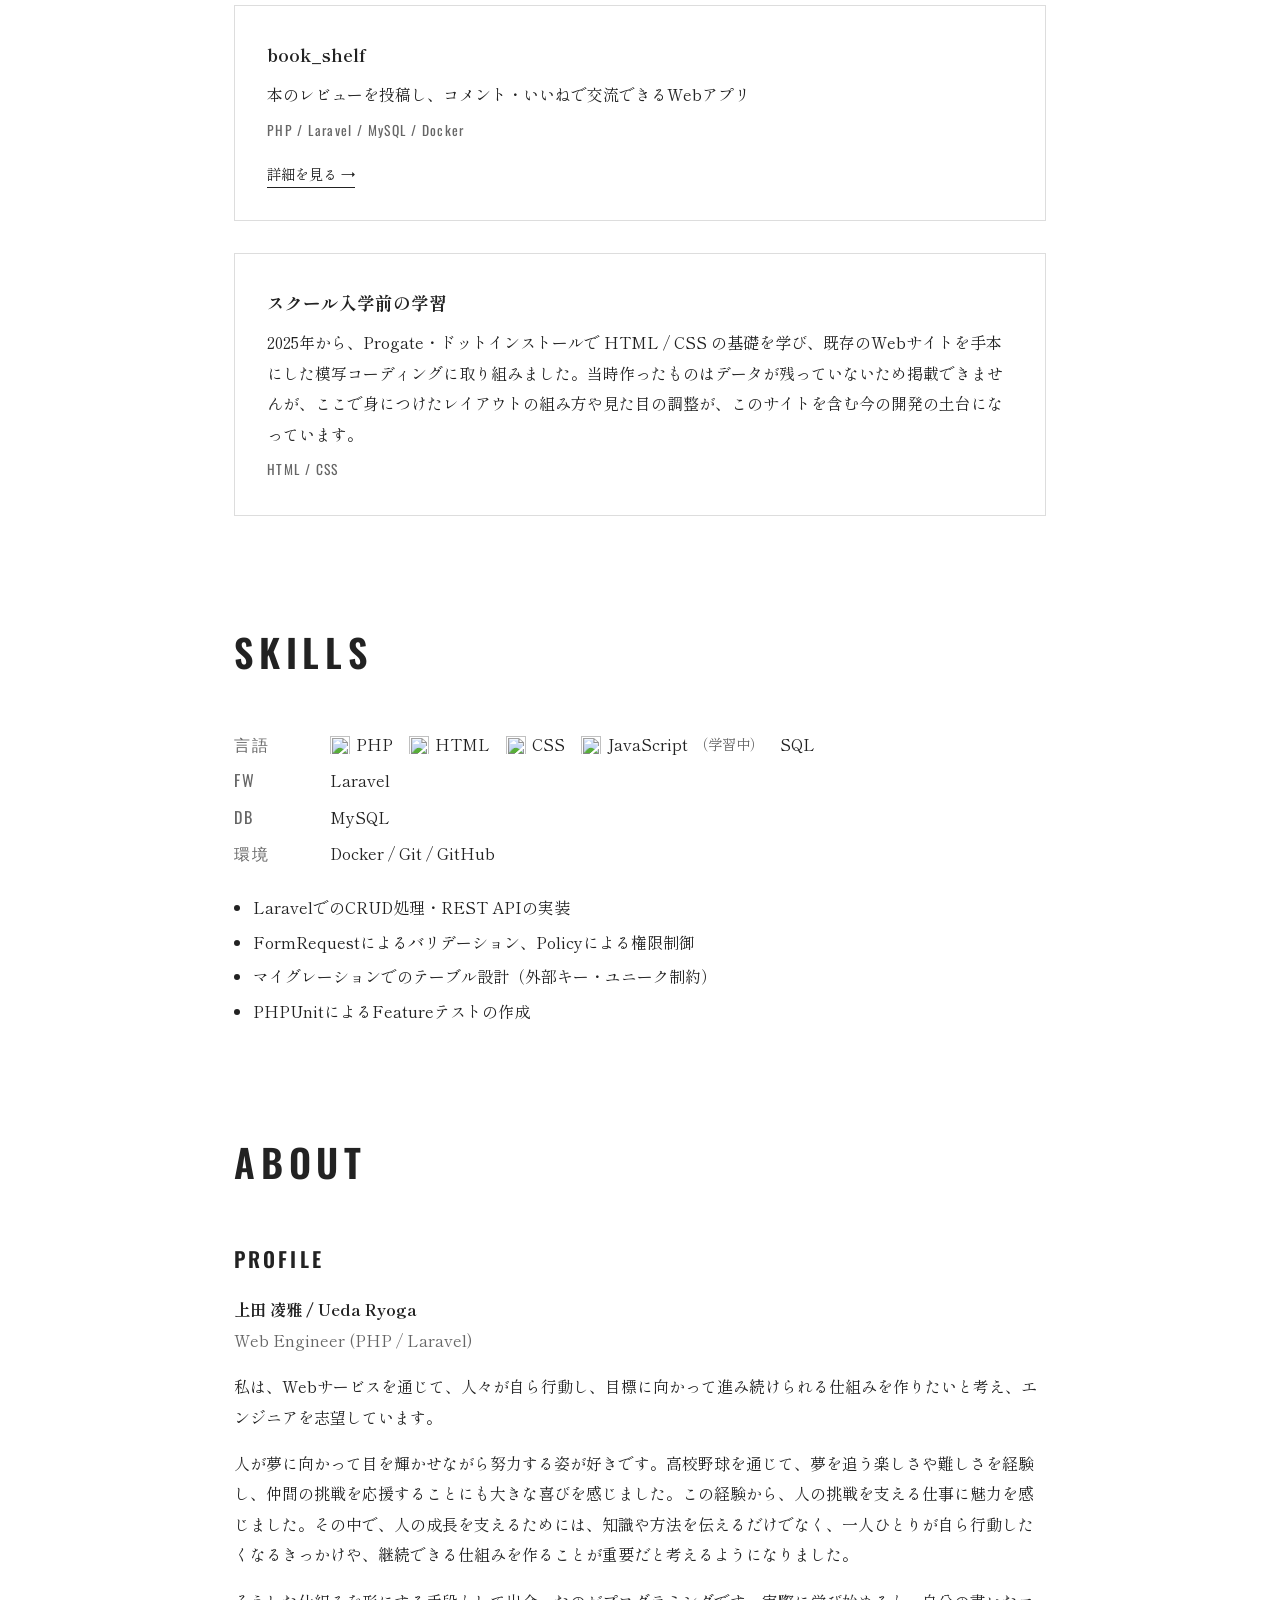
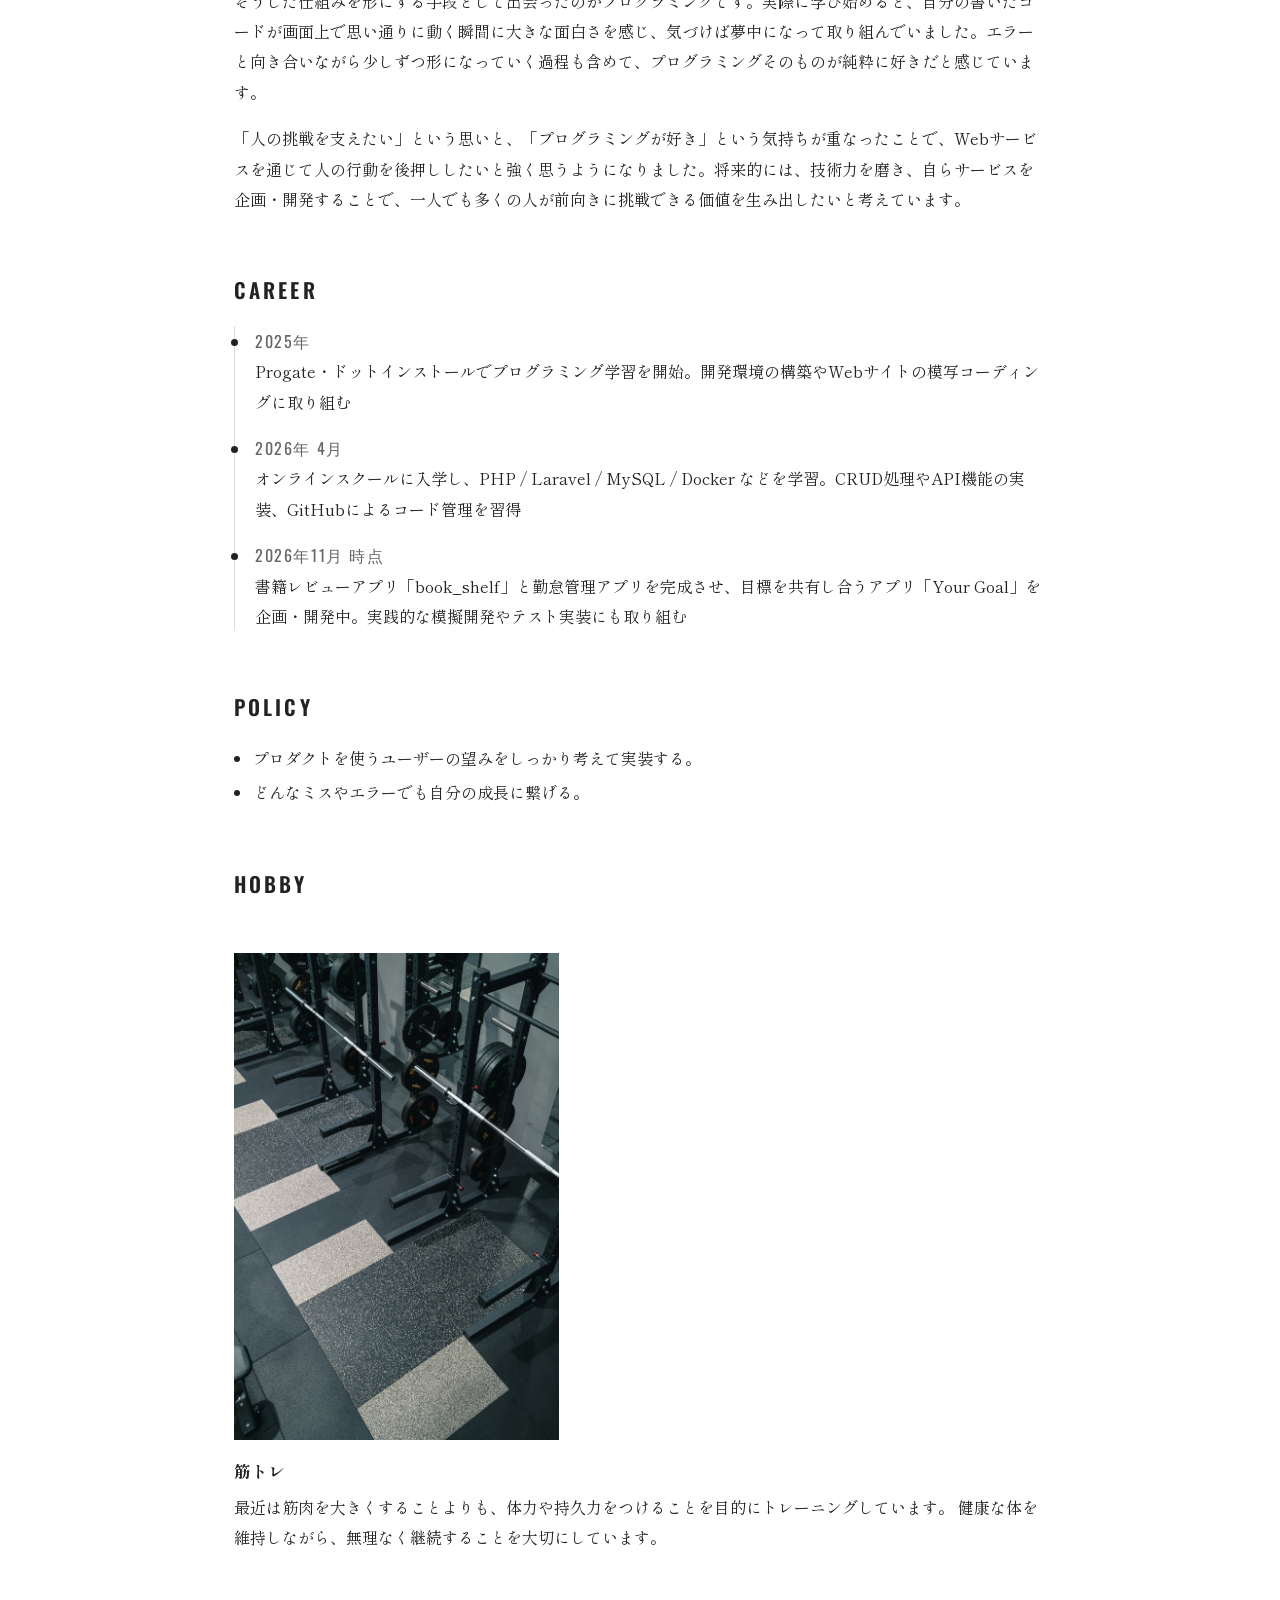
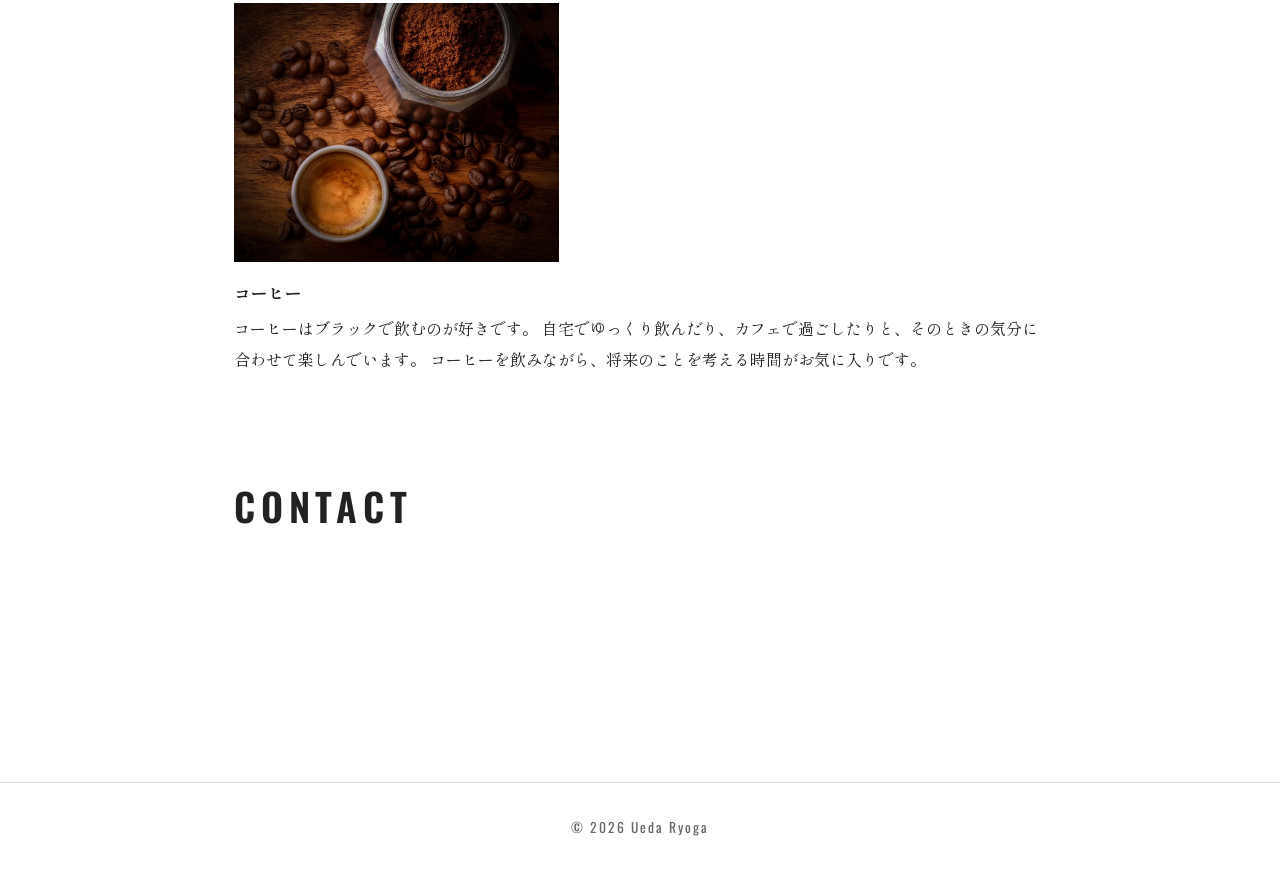
==== commit 041879d7: "Your Goalの「開発中」バッジを削除 Co-Authored-By: Claude Opus 5.5 <noreply@anthropic.com>" ====
--- a/index.html
+++ b/index.html
@@ -54,7 +54,7 @@
       <ul class="work-list">
         <li class="reveal">
           <a class="card work-link" href="html/work-yourgoal.html">
-            <h3>Your Goal<span class="badge">開発中</span></h3>
+            <h3>Your Goal</h3>
             <p>目標の宣言・進捗・達成を共有し、挑戦を応援し合えるSNS型アプリ</p>
             <p class="work-tech">PHP / Laravel / MySQL / Fortify</p>
             <span class="work-more">詳細を見る →</span>
